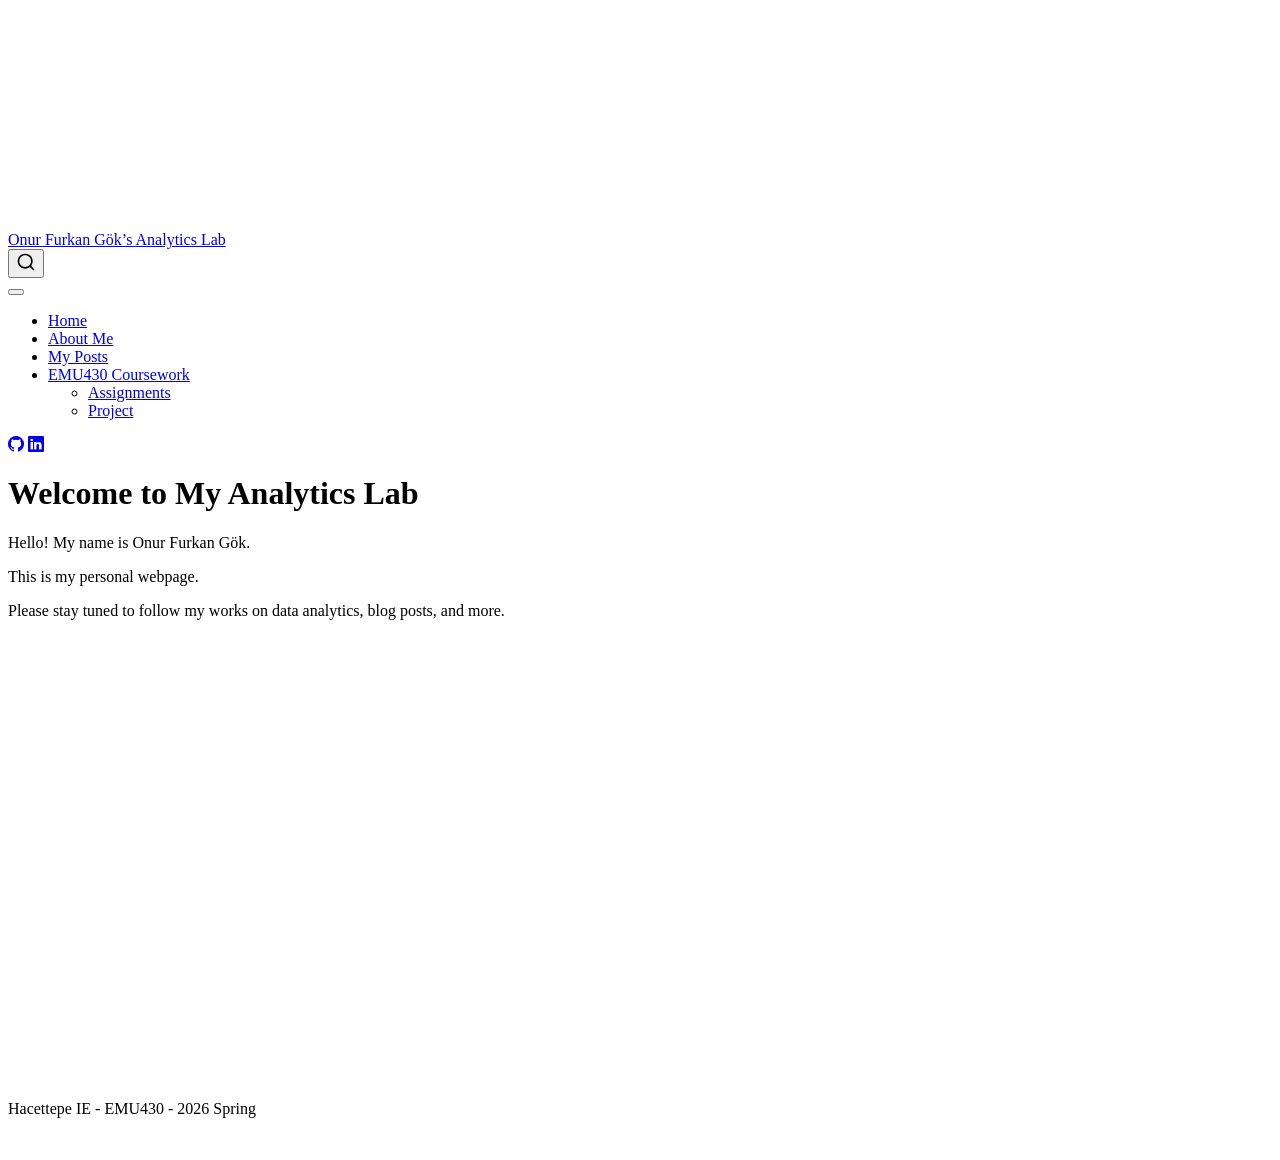
==== docs/index.html @ 7cb7731e "updated" ====
<!DOCTYPE html>
<html xmlns="http://www.w3.org/1999/xhtml" lang="en" xml:lang="en"><head>

<meta charset="utf-8">
<meta name="generator" content="quarto-1.9.30">

<meta name="viewport" content="width=device-width, initial-scale=1.0, user-scalable=yes">


<title>Welcome to My Analytics Lab – Onur Furkan Gök’s Analytics Lab</title>
<style>
/* Default styles provided by pandoc.
** See https://pandoc.org/MANUAL.html#variables-for-html for config info.
*/
code{white-space: pre-wrap;}
span.smallcaps{font-variant: small-caps;}
div.columns{display: flex; gap: min(4vw, 1.5em);}
div.column{flex: auto; overflow-x: auto;}
div.hanging-indent{margin-left: 1.5em; text-indent: -1.5em;}
ul.task-list{list-style: none;}
ul.task-list li input[type="checkbox"] {
  width: 0.8em;
  margin: 0 0.8em 0.2em -1em; /* quarto-specific, see https://github.com/quarto-dev/quarto-cli/issues/4556 */ 
  vertical-align: middle;
}
</style>


<script src="site_libs/quarto-nav/quarto-nav.js"></script>
<script src="site_libs/quarto-nav/headroom.min.js"></script>
<script src="site_libs/clipboard/clipboard.min.js"></script>
<script src="site_libs/quarto-search/autocomplete.umd.js"></script>
<script src="site_libs/quarto-search/fuse.min.js"></script>
<script src="site_libs/quarto-search/quarto-search.js"></script>
<meta name="quarto:offset" content="./">
<script src="site_libs/quarto-html/quarto.js" type="module"></script>
<script src="site_libs/quarto-html/tabsets/tabsets.js" type="module"></script>
<script src="site_libs/quarto-html/popper.min.js"></script>
<script src="site_libs/quarto-html/tippy.umd.min.js"></script>
<script src="site_libs/quarto-html/anchor.min.js"></script>
<link href="site_libs/quarto-html/tippy.css" rel="stylesheet">
<link href="site_libs/quarto-html/quarto-syntax-highlighting-b6a8276bf55561bdbc268162d41bd1f7.css" rel="stylesheet" class="quarto-color-scheme" id="quarto-text-highlighting-styles">
<link href="site_libs/quarto-html/quarto-syntax-highlighting-dark-a8da12e74b29c2e7b17644f84b91567b.css" rel="stylesheet" class="quarto-color-scheme quarto-color-alternate" id="quarto-text-highlighting-styles">
<link href="site_libs/quarto-html/quarto-syntax-highlighting-b6a8276bf55561bdbc268162d41bd1f7.css" rel="stylesheet" class="quarto-color-scheme-extra" id="quarto-text-highlighting-styles">
<script src="site_libs/bootstrap/bootstrap.min.js"></script>
<link href="site_libs/bootstrap/bootstrap-icons.css" rel="stylesheet">
<link href="site_libs/bootstrap/bootstrap-6598461ff1bf7084bf14536e9c45f7d7.min.css" rel="stylesheet" append-hash="true" class="quarto-color-scheme" id="quarto-bootstrap" data-mode="light">
<link href="site_libs/bootstrap/bootstrap-dark-7228469e8177cf19fa3481c50c5a92b0.min.css" rel="stylesheet" append-hash="true" class="quarto-color-scheme quarto-color-alternate" id="quarto-bootstrap" data-mode="dark">
<link href="site_libs/bootstrap/bootstrap-6598461ff1bf7084bf14536e9c45f7d7.min.css" rel="stylesheet" append-hash="true" class="quarto-color-scheme-extra" id="quarto-bootstrap" data-mode="light">
<script id="quarto-search-options" type="application/json">{
  "location": "navbar",
  "copy-button": false,
  "collapse-after": 3,
  "panel-placement": "end",
  "type": "overlay",
  "limit": 50,
  "keyboard-shortcut": [
    "f",
    "/",
    "s"
  ],
  "show-item-context": false,
  "language": {
    "search-no-results-text": "No results",
    "search-matching-documents-text": "matching documents",
    "search-copy-link-title": "Copy link to search",
    "search-hide-matches-text": "Hide additional matches",
    "search-more-match-text": "more match in this document",
    "search-more-matches-text": "more matches in this document",
    "search-clear-button-title": "Clear",
    "search-text-placeholder": "",
    "search-detached-cancel-button-title": "Cancel",
    "search-submit-button-title": "Submit",
    "search-label": "Search"
  }
}</script>


<link rel="stylesheet" href="styles.css">
</head>

<body class="docked nav-fixed quarto-light"><script id="quarto-html-before-body" type="application/javascript">
    const toggleBodyColorMode = (bsSheetEl) => {
      const mode = bsSheetEl.getAttribute("data-mode");
      const bodyEl = window.document.querySelector("body");
      if (mode === "dark") {
        bodyEl.classList.add("quarto-dark");
        bodyEl.classList.remove("quarto-light");
      } else {
        bodyEl.classList.add("quarto-light");
        bodyEl.classList.remove("quarto-dark");
      }
    }
    const toggleBodyColorPrimary = () => {
      const bsSheetEl = window.document.querySelector("link#quarto-bootstrap:not([rel=disabled-stylesheet])");
      if (bsSheetEl) {
        toggleBodyColorMode(bsSheetEl);
      }
    }
    const setColorSchemeToggle = (alternate) => {
      const toggles = window.document.querySelectorAll('.quarto-color-scheme-toggle');
      for (let i=0; i < toggles.length; i++) {
        const toggle = toggles[i];
        if (toggle) {
          if (alternate) {
            toggle.classList.add("alternate");
          } else {
            toggle.classList.remove("alternate");
          }
        }
      }
    };
    const toggleColorMode = (alternate) => {
      // Switch the stylesheets
      const primaryStylesheets = window.document.querySelectorAll('link.quarto-color-scheme:not(.quarto-color-alternate)');
      const alternateStylesheets = window.document.querySelectorAll('link.quarto-color-scheme.quarto-color-alternate');
      manageTransitions('#quarto-margin-sidebar .nav-link', false);
      if (alternate) {
        // note: dark is layered on light, we don't disable primary!
        enableStylesheet(alternateStylesheets);
        for (const sheetNode of alternateStylesheets) {
          if (sheetNode.id === "quarto-bootstrap") {
            toggleBodyColorMode(sheetNode);
          }
        }
      } else {
        disableStylesheet(alternateStylesheets);
        enableStylesheet(primaryStylesheets)
        toggleBodyColorPrimary();
      }
      manageTransitions('#quarto-margin-sidebar .nav-link', true);
      // Switch the toggles
      setColorSchemeToggle(alternate)
      // Hack to workaround the fact that safari doesn't
      // properly recolor the scrollbar when toggling (#1455)
      if (navigator.userAgent.indexOf('Safari') > 0 && navigator.userAgent.indexOf('Chrome') == -1) {
        manageTransitions("body", false);
        window.scrollTo(0, 1);
        setTimeout(() => {
          window.scrollTo(0, 0);
          manageTransitions("body", true);
        }, 40);
      }
    }
    const disableStylesheet = (stylesheets) => {
      for (let i=0; i < stylesheets.length; i++) {
        const stylesheet = stylesheets[i];
        stylesheet.rel = 'disabled-stylesheet';
      }
    }
    const enableStylesheet = (stylesheets) => {
      for (let i=0; i < stylesheets.length; i++) {
        const stylesheet = stylesheets[i];
        if(stylesheet.rel !== 'stylesheet') { // for Chrome, which will still FOUC without this check
          stylesheet.rel = 'stylesheet';
        }
      }
    }
    const manageTransitions = (selector, allowTransitions) => {
      const els = window.document.querySelectorAll(selector);
      for (let i=0; i < els.length; i++) {
        const el = els[i];
        if (allowTransitions) {
          el.classList.remove('notransition');
        } else {
          el.classList.add('notransition');
        }
      }
    }
    const isFileUrl = () => {
      return window.location.protocol === 'file:';
    }
    const hasAlternateSentinel = () => {
      let styleSentinel = getColorSchemeSentinel();
      if (styleSentinel !== null) {
        return styleSentinel === "alternate";
      } else {
        return false;
      }
    }
    const setStyleSentinel = (alternate) => {
      const value = alternate ? "alternate" : "default";
      if (!isFileUrl()) {
        window.localStorage.setItem("quarto-color-scheme", value);
      } else {
        localAlternateSentinel = value;
      }
    }
    const getColorSchemeSentinel = () => {
      if (!isFileUrl()) {
        const storageValue = window.localStorage.getItem("quarto-color-scheme");
        return storageValue != null ? storageValue : localAlternateSentinel;
      } else {
        return localAlternateSentinel;
      }
    }
    const toggleGiscusIfUsed = (isAlternate, darkModeDefault) => {
      const baseTheme = document.querySelector('#giscus-base-theme')?.value ?? 'light';
      const alternateTheme = document.querySelector('#giscus-alt-theme')?.value ?? 'dark';
      let newTheme = '';
      if(authorPrefersDark) {
        newTheme = isAlternate ? baseTheme : alternateTheme;
      } else {
        newTheme = isAlternate ? alternateTheme : baseTheme;
      }
      const changeGiscusTheme = () => {
        // From: https://github.com/giscus/giscus/issues/336
        const sendMessage = (message) => {
          const iframe = document.querySelector('iframe.giscus-frame');
          if (!iframe) return;
          iframe.contentWindow.postMessage({ giscus: message }, 'https://giscus.app');
        }
        sendMessage({
          setConfig: {
            theme: newTheme
          }
        });
      }
      const isGiscussLoaded = window.document.querySelector('iframe.giscus-frame') !== null;
      if (isGiscussLoaded) {
        changeGiscusTheme();
      }
    };
    const authorPrefersDark = false;
    const darkModeDefault = authorPrefersDark;
      document.querySelector('link#quarto-text-highlighting-styles.quarto-color-scheme-extra').rel = 'disabled-stylesheet';
      document.querySelector('link#quarto-bootstrap.quarto-color-scheme-extra').rel = 'disabled-stylesheet';
    let localAlternateSentinel = darkModeDefault ? 'alternate' : 'default';
    // Dark / light mode switch
    window.quartoToggleColorScheme = () => {
      // Read the current dark / light value
      let toAlternate = !hasAlternateSentinel();
      toggleColorMode(toAlternate);
      setStyleSentinel(toAlternate);
      toggleGiscusIfUsed(toAlternate, darkModeDefault);
      window.dispatchEvent(new Event('resize'));
    };
    // Switch to dark mode if need be
    if (hasAlternateSentinel()) {
      toggleColorMode(true);
    } else {
      toggleColorMode(false);
    }
  </script>

<div id="quarto-search-results"></div>
  <header id="quarto-header" class="headroom fixed-top">
    <nav class="navbar navbar-expand-lg " data-bs-theme="dark">
      <div class="navbar-container container-fluid">
      <div class="navbar-brand-container mx-auto">
    <a class="navbar-brand" href="./index.html">
    <span class="navbar-title">Onur Furkan Gök’s Analytics Lab</span>
    </a>
  </div>
            <div id="quarto-search" class="" title="Search"></div>
          <button class="navbar-toggler" type="button" data-bs-toggle="collapse" data-bs-target="#navbarCollapse" aria-controls="navbarCollapse" role="menu" aria-expanded="false" aria-label="Toggle navigation" onclick="if (window.quartoToggleHeadroom) { window.quartoToggleHeadroom(); }">
  <span class="navbar-toggler-icon"></span>
</button>
          <div class="collapse navbar-collapse" id="navbarCollapse">
            <ul class="navbar-nav navbar-nav-scroll me-auto">
  <li class="nav-item">
    <a class="nav-link active" href="./index.html" aria-current="page"> 
<span class="menu-text">Home</span></a>
  </li>  
  <li class="nav-item">
    <a class="nav-link" href="./about.html"> 
<span class="menu-text">About Me</span></a>
  </li>  
  <li class="nav-item">
    <a class="nav-link" href="./posts.html"> 
<span class="menu-text">My Posts</span></a>
  </li>  
  <li class="nav-item dropdown ">
    <a class="nav-link dropdown-toggle" href="#" id="nav-menu-emu430-coursework" role="link" data-bs-toggle="dropdown" aria-expanded="false">
 <span class="menu-text">EMU430 Coursework</span>
    </a>
    <ul class="dropdown-menu" aria-labelledby="nav-menu-emu430-coursework">    
        <li>
    <a class="dropdown-item" href="./assignments.html">
 <span class="dropdown-text">Assignments</span></a>
  </li>  
        <li>
    <a class="dropdown-item" href="./project.html">
 <span class="dropdown-text">Project</span></a>
  </li>  
    </ul>
  </li>
</ul>
          </div> <!-- /navcollapse -->
            <div class="quarto-navbar-tools tools-wide">
    <a href="https://github.com/onurfgg" title="" class="quarto-navigation-tool px-1" aria-label=""><i class="bi bi-github"></i></a>
    <a href="https://linkedin.com/in/onurfurkan" title="" class="quarto-navigation-tool px-1" aria-label=""><i class="bi bi-linkedin"></i></a>
  <a href="" class="quarto-color-scheme-toggle quarto-navigation-tool  px-1" onclick="window.quartoToggleColorScheme(); return false;" title="Toggle dark mode"><i class="bi"></i></a>
</div>
      </div> <!-- /container-fluid -->
    </nav>
</header>
<!-- content -->
<div id="quarto-content" class="quarto-container page-columns page-rows-contents page-layout-article page-navbar">
<!-- sidebar -->
  <nav id="quarto-sidebar" class="sidebar collapse collapse-horizontal quarto-sidebar-collapse-item sidebar-navigation docked overflow-auto">
    
</nav>
<div id="quarto-sidebar-glass" class="quarto-sidebar-collapse-item" data-bs-toggle="collapse" data-bs-target=".quarto-sidebar-collapse-item"></div>
<!-- margin-sidebar -->
    <div id="quarto-margin-sidebar" class="sidebar margin-sidebar zindex-bottom">
    </div>
<!-- main -->
<main class="content" id="quarto-document-content">


<header id="title-block-header" class="quarto-title-block default">
<div class="quarto-title">
<h1 class="title">Welcome to My Analytics Lab</h1>
</div>



<div class="quarto-title-meta">

    
  
    
  </div>
  


</header>


<p>Hello! My name is Onur Furkan Gök.</p>
<p>This is my personal webpage.</p>
<p>Please stay tuned to follow my works on data analytics, blog posts, and more.</p>



<a onclick="window.scrollTo(0, 0); return false;" role="button" id="quarto-back-to-top"><i class="bi bi-arrow-up"></i> Back to top</a></main> <!-- /main -->
<script id="quarto-html-after-body" type="application/javascript">
  window.document.addEventListener("DOMContentLoaded", function (event) {
    // Ensure there is a toggle, if there isn't float one in the top right
    if (window.document.querySelector('.quarto-color-scheme-toggle') === null) {
      const a = window.document.createElement('a');
      a.classList.add('top-right');
      a.classList.add('quarto-color-scheme-toggle');
      a.href = "";
      a.onclick = function() { try { window.quartoToggleColorScheme(); } catch {} return false; };
      const i = window.document.createElement("i");
      i.classList.add('bi');
      a.appendChild(i);
      window.document.body.appendChild(a);
    }
    setColorSchemeToggle(hasAlternateSentinel())
    const icon = "";
    const anchorJS = new window.AnchorJS();
    anchorJS.options = {
      placement: 'right',
      icon: icon
    };
    anchorJS.add('.anchored');
    const isCodeAnnotation = (el) => {
      for (const clz of el.classList) {
        if (clz.startsWith('code-annotation-')) {                     
          return true;
        }
      }
      return false;
    }
    const onCopySuccess = function(e) {
      // button target
      const button = e.trigger;
      // don't keep focus
      button.blur();
      // flash "checked"
      button.classList.add('code-copy-button-checked');
      var currentTitle = button.getAttribute("title");
      button.setAttribute("title", "Copied!");
      let tooltip;
      if (window.bootstrap) {
        button.setAttribute("data-bs-toggle", "tooltip");
        button.setAttribute("data-bs-placement", "left");
        button.setAttribute("data-bs-title", "Copied!");
        tooltip = new bootstrap.Tooltip(button, 
          { trigger: "manual", 
            customClass: "code-copy-button-tooltip",
            offset: [0, -8]});
        tooltip.show();    
      }
      setTimeout(function() {
        if (tooltip) {
          tooltip.hide();
          button.removeAttribute("data-bs-title");
          button.removeAttribute("data-bs-toggle");
          button.removeAttribute("data-bs-placement");
        }
        button.setAttribute("title", currentTitle);
        button.classList.remove('code-copy-button-checked');
      }, 1000);
      // clear code selection
      e.clearSelection();
    }
    const getTextToCopy = function(trigger) {
      const outerScaffold = trigger.parentElement.cloneNode(true);
      const codeEl = outerScaffold.querySelector('code');
      for (const childEl of codeEl.children) {
        if (isCodeAnnotation(childEl)) {
          childEl.remove();
        }
      }
      return codeEl.innerText;
    }
    const clipboard = new window.ClipboardJS('.code-copy-button:not([data-in-quarto-modal])', {
      text: getTextToCopy
    });
    clipboard.on('success', onCopySuccess);
    if (window.document.getElementById('quarto-embedded-source-code-modal')) {
      const clipboardModal = new window.ClipboardJS('.code-copy-button[data-in-quarto-modal]', {
        text: getTextToCopy,
        container: window.document.getElementById('quarto-embedded-source-code-modal')
      });
      clipboardModal.on('success', onCopySuccess);
    }
      var localhostRegex = new RegExp(/^(?:http|https):\/\/localhost\:?[0-9]*\//);
      var mailtoRegex = new RegExp(/^mailto:/);
        var filterRegex = new RegExp('/' + window.location.host + '/');
      var isInternal = (href) => {
          return filterRegex.test(href) || localhostRegex.test(href) || mailtoRegex.test(href);
      }
      // Inspect non-navigation links and adorn them if external
     var links = window.document.querySelectorAll('a[href]:not(.nav-link):not(.navbar-brand):not(.toc-action):not(.sidebar-link):not(.sidebar-item-toggle):not(.pagination-link):not(.no-external):not([aria-hidden]):not(.dropdown-item):not(.quarto-navigation-tool):not(.about-link)');
      for (var i=0; i<links.length; i++) {
        const link = links[i];
        if (!isInternal(link.href)) {
          // undo the damage that might have been done by quarto-nav.js in the case of
          // links that we want to consider external
          if (link.dataset.originalHref !== undefined) {
            link.href = link.dataset.originalHref;
          }
        }
      }
    function tippyHover(el, contentFn, onTriggerFn, onUntriggerFn) {
      const config = {
        allowHTML: true,
        maxWidth: 500,
        delay: 100,
        arrow: false,
        appendTo: function(el) {
            return el.parentElement;
        },
        interactive: true,
        interactiveBorder: 10,
        theme: 'quarto',
        placement: 'bottom-start',
      };
      if (contentFn) {
        config.content = contentFn;
      }
      if (onTriggerFn) {
        config.onTrigger = onTriggerFn;
      }
      if (onUntriggerFn) {
        config.onUntrigger = onUntriggerFn;
      }
      window.tippy(el, config); 
    }
    const noterefs = window.document.querySelectorAll('a[role="doc-noteref"]');
    for (var i=0; i<noterefs.length; i++) {
      const ref = noterefs[i];
      tippyHover(ref, function() {
        // use id or data attribute instead here
        let href = ref.getAttribute('data-footnote-href') || ref.getAttribute('href');
        try { href = new URL(href).hash; } catch {}
        const id = href.replace(/^#\/?/, "");
        const note = window.document.getElementById(id);
        if (note) {
          return note.innerHTML;
        } else {
          return "";
        }
      });
    }
    const xrefs = window.document.querySelectorAll('a.quarto-xref');
    const processXRef = (id, note) => {
      // Strip column container classes
      const stripColumnClz = (el) => {
        el.classList.remove("page-full", "page-columns");
        if (el.children) {
          for (const child of el.children) {
            stripColumnClz(child);
          }
        }
      }
      stripColumnClz(note)
      if (id === null || id.startsWith('sec-')) {
        // Special case sections, only their first couple elements
        const container = document.createElement("div");
        if (note.children && note.children.length > 2) {
          container.appendChild(note.children[0].cloneNode(true));
          for (let i = 1; i < note.children.length; i++) {
            const child = note.children[i];
            if (child.tagName === "P" && child.innerText === "") {
              continue;
            } else {
              container.appendChild(child.cloneNode(true));
              break;
            }
          }
          if (window.Quarto?.typesetMath) {
            window.Quarto.typesetMath(container);
          }
          return container.innerHTML
        } else {
          if (window.Quarto?.typesetMath) {
            window.Quarto.typesetMath(note);
          }
          return note.innerHTML;
        }
      } else {
        // Remove any anchor links if they are present
        const anchorLink = note.querySelector('a.anchorjs-link');
        if (anchorLink) {
          anchorLink.remove();
        }
        if (window.Quarto?.typesetMath) {
          window.Quarto.typesetMath(note);
        }
        if (note.classList.contains("callout")) {
          return note.outerHTML;
        } else {
          return note.innerHTML;
        }
      }
    }
    for (var i=0; i<xrefs.length; i++) {
      const xref = xrefs[i];
      tippyHover(xref, undefined, function(instance) {
        instance.disable();
        let url = xref.getAttribute('href');
        let hash = undefined; 
        if (url.startsWith('#')) {
          hash = url;
        } else {
          try { hash = new URL(url).hash; } catch {}
        }
        if (hash) {
          const id = hash.replace(/^#\/?/, "");
          const note = window.document.getElementById(id);
          if (note !== null) {
            try {
              const html = processXRef(id, note.cloneNode(true));
              instance.setContent(html);
            } finally {
              instance.enable();
              instance.show();
            }
          } else {
            // See if we can fetch this
            fetch(url.split('#')[0])
            .then(res => res.text())
            .then(html => {
              const parser = new DOMParser();
              const htmlDoc = parser.parseFromString(html, "text/html");
              const note = htmlDoc.getElementById(id);
              if (note !== null) {
                const html = processXRef(id, note);
                instance.setContent(html);
              } 
            }).finally(() => {
              instance.enable();
              instance.show();
            });
          }
        } else {
          // See if we can fetch a full url (with no hash to target)
          // This is a special case and we should probably do some content thinning / targeting
          fetch(url)
          .then(res => res.text())
          .then(html => {
            const parser = new DOMParser();
            const htmlDoc = parser.parseFromString(html, "text/html");
            const note = htmlDoc.querySelector('main.content');
            if (note !== null) {
              // This should only happen for chapter cross references
              // (since there is no id in the URL)
              // remove the first header
              if (note.children.length > 0 && note.children[0].tagName === "HEADER") {
                note.children[0].remove();
              }
              const html = processXRef(null, note);
              instance.setContent(html);
            } 
          }).finally(() => {
            instance.enable();
            instance.show();
          });
        }
      }, function(instance) {
      });
    }
        let selectedAnnoteEl;
        const selectorForAnnotation = ( cell, annotation) => {
          let cellAttr = 'data-code-cell="' + cell + '"';
          let lineAttr = 'data-code-annotation="' +  annotation + '"';
          const selector = 'span[' + cellAttr + '][' + lineAttr + ']';
          return selector;
        }
        const selectCodeLines = (annoteEl) => {
          const doc = window.document;
          const targetCell = annoteEl.getAttribute("data-target-cell");
          const targetAnnotation = annoteEl.getAttribute("data-target-annotation");
          const annoteSpan = window.document.querySelector(selectorForAnnotation(targetCell, targetAnnotation));
          const lines = annoteSpan.getAttribute("data-code-lines").split(",");
          const lineIds = lines.map((line) => {
            return targetCell + "-" + line;
          })
          let top = null;
          let height = null;
          let parent = null;
          if (lineIds.length > 0) {
              //compute the position of the single el (top and bottom and make a div)
              const el = window.document.getElementById(lineIds[0]);
              top = el.offsetTop;
              height = el.offsetHeight;
              parent = el.parentElement.parentElement;
            if (lineIds.length > 1) {
              const lastEl = window.document.getElementById(lineIds[lineIds.length - 1]);
              const bottom = lastEl.offsetTop + lastEl.offsetHeight;
              height = bottom - top;
            }
            if (top !== null && height !== null && parent !== null) {
              // cook up a div (if necessary) and position it 
              let div = window.document.getElementById("code-annotation-line-highlight");
              if (div === null) {
                div = window.document.createElement("div");
                div.setAttribute("id", "code-annotation-line-highlight");
                div.style.position = 'absolute';
                parent.appendChild(div);
              }
              div.style.top = top - 2 + "px";
              div.style.height = height + 4 + "px";
              div.style.left = 0;
              let gutterDiv = window.document.getElementById("code-annotation-line-highlight-gutter");
              if (gutterDiv === null) {
                gutterDiv = window.document.createElement("div");
                gutterDiv.setAttribute("id", "code-annotation-line-highlight-gutter");
                gutterDiv.style.position = 'absolute';
                const codeCell = window.document.getElementById(targetCell);
                const gutter = codeCell.querySelector('.code-annotation-gutter');
                gutter.appendChild(gutterDiv);
              }
              gutterDiv.style.top = top - 2 + "px";
              gutterDiv.style.height = height + 4 + "px";
            }
            selectedAnnoteEl = annoteEl;
          }
        };
        const unselectCodeLines = () => {
          const elementsIds = ["code-annotation-line-highlight", "code-annotation-line-highlight-gutter"];
          elementsIds.forEach((elId) => {
            const div = window.document.getElementById(elId);
            if (div) {
              div.remove();
            }
          });
          selectedAnnoteEl = undefined;
        };
          // Handle positioning of the toggle
      window.addEventListener(
        "resize",
        throttle(() => {
          elRect = undefined;
          if (selectedAnnoteEl) {
            selectCodeLines(selectedAnnoteEl);
          }
        }, 10)
      );
      function throttle(fn, ms) {
      let throttle = false;
      let timer;
        return (...args) => {
          if(!throttle) { // first call gets through
              fn.apply(this, args);
              throttle = true;
          } else { // all the others get throttled
              if(timer) clearTimeout(timer); // cancel #2
              timer = setTimeout(() => {
                fn.apply(this, args);
                timer = throttle = false;
              }, ms);
          }
        };
      }
        // Attach click handler to the DT
        const annoteDls = window.document.querySelectorAll('dt[data-target-cell]');
        for (const annoteDlNode of annoteDls) {
          annoteDlNode.addEventListener('click', (event) => {
            const clickedEl = event.target;
            if (clickedEl !== selectedAnnoteEl) {
              unselectCodeLines();
              const activeEl = window.document.querySelector('dt[data-target-cell].code-annotation-active');
              if (activeEl) {
                activeEl.classList.remove('code-annotation-active');
              }
              selectCodeLines(clickedEl);
              clickedEl.classList.add('code-annotation-active');
            } else {
              // Unselect the line
              unselectCodeLines();
              clickedEl.classList.remove('code-annotation-active');
            }
          });
        }
    const findCites = (el) => {
      const parentEl = el.parentElement;
      if (parentEl) {
        const cites = parentEl.dataset.cites;
        if (cites) {
          return {
            el,
            cites: cites.split(' ')
          };
        } else {
          return findCites(el.parentElement)
        }
      } else {
        return undefined;
      }
    };
    var bibliorefs = window.document.querySelectorAll('a[role="doc-biblioref"]');
    for (var i=0; i<bibliorefs.length; i++) {
      const ref = bibliorefs[i];
      const citeInfo = findCites(ref);
      if (citeInfo) {
        tippyHover(citeInfo.el, function() {
          var popup = window.document.createElement('div');
          citeInfo.cites.forEach(function(cite) {
            var citeDiv = window.document.createElement('div');
            citeDiv.classList.add('hanging-indent');
            citeDiv.classList.add('csl-entry');
            var biblioDiv = window.document.getElementById('ref-' + cite);
            if (biblioDiv) {
              citeDiv.innerHTML = biblioDiv.innerHTML;
            }
            popup.appendChild(citeDiv);
          });
          return popup.innerHTML;
        });
      }
    }
  });
  </script>
</div> <!-- /content -->
<footer class="footer">
  <div class="nav-footer">
    <div class="nav-footer-left">
      &nbsp;
    </div>   
    <div class="nav-footer-center">
<p>Hacettepe IE - EMU430 - 2026 Spring</p>
</div>
    <div class="nav-footer-right">
      &nbsp;
    </div>
  </div>
</footer>




</body></html>
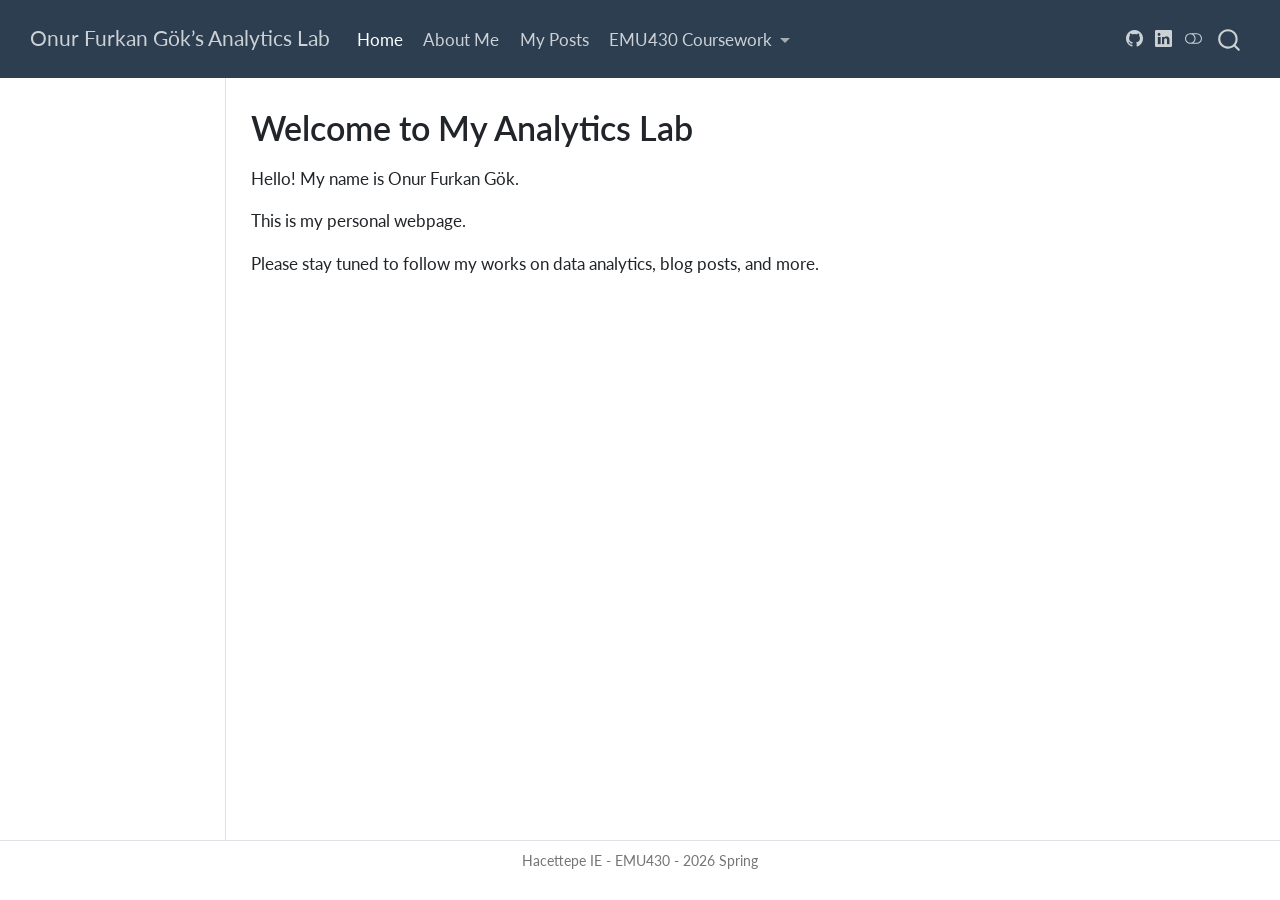
==== commit e6a382fd: "update" ====
--- a/docs/index.html
+++ b/docs/index.html
@@ -39,14 +39,14 @@
 <script src="site_libs/quarto-html/tippy.umd.min.js"></script>
 <script src="site_libs/quarto-html/anchor.min.js"></script>
 <link href="site_libs/quarto-html/tippy.css" rel="stylesheet">
-<link href="site_libs/quarto-html/quarto-syntax-highlighting-b6a8276bf55561bdbc268162d41bd1f7.css" rel="stylesheet" class="quarto-color-scheme" id="quarto-text-highlighting-styles">
-<link href="site_libs/quarto-html/quarto-syntax-highlighting-dark-a8da12e74b29c2e7b17644f84b91567b.css" rel="stylesheet" class="quarto-color-scheme quarto-color-alternate" id="quarto-text-highlighting-styles">
-<link href="site_libs/quarto-html/quarto-syntax-highlighting-b6a8276bf55561bdbc268162d41bd1f7.css" rel="stylesheet" class="quarto-color-scheme-extra" id="quarto-text-highlighting-styles">
+<link href="site_libs/quarto-html/quarto-syntax-highlighting-2a56c2e5fe977afb9d78352d3ace6853.css" rel="stylesheet" class="quarto-color-scheme" id="quarto-text-highlighting-styles">
+<link href="site_libs/quarto-html/quarto-syntax-highlighting-dark-2a56c2e5fe977afb9d78352d3ace6853.css" rel="stylesheet" class="quarto-color-scheme quarto-color-alternate" id="quarto-text-highlighting-styles">
+<link href="site_libs/quarto-html/quarto-syntax-highlighting-2a56c2e5fe977afb9d78352d3ace6853.css" rel="stylesheet" class="quarto-color-scheme-extra" id="quarto-text-highlighting-styles">
 <script src="site_libs/bootstrap/bootstrap.min.js"></script>
 <link href="site_libs/bootstrap/bootstrap-icons.css" rel="stylesheet">
-<link href="site_libs/bootstrap/bootstrap-6598461ff1bf7084bf14536e9c45f7d7.min.css" rel="stylesheet" append-hash="true" class="quarto-color-scheme" id="quarto-bootstrap" data-mode="light">
-<link href="site_libs/bootstrap/bootstrap-dark-7228469e8177cf19fa3481c50c5a92b0.min.css" rel="stylesheet" append-hash="true" class="quarto-color-scheme quarto-color-alternate" id="quarto-bootstrap" data-mode="dark">
-<link href="site_libs/bootstrap/bootstrap-6598461ff1bf7084bf14536e9c45f7d7.min.css" rel="stylesheet" append-hash="true" class="quarto-color-scheme-extra" id="quarto-bootstrap" data-mode="light">
+<link href="site_libs/bootstrap/bootstrap-f55c8b2f4a26d99caac7cbf350c728b6.min.css" rel="stylesheet" append-hash="true" class="quarto-color-scheme" id="quarto-bootstrap" data-mode="light">
+<link href="site_libs/bootstrap/bootstrap-dark-5eaafebd8f7559b188aa50f420872f57.min.css" rel="stylesheet" append-hash="true" class="quarto-color-scheme quarto-color-alternate" id="quarto-bootstrap" data-mode="dark">
+<link href="site_libs/bootstrap/bootstrap-f55c8b2f4a26d99caac7cbf350c728b6.min.css" rel="stylesheet" append-hash="true" class="quarto-color-scheme-extra" id="quarto-bootstrap" data-mode="light">
 <script id="quarto-search-options" type="application/json">{
   "location": "navbar",
   "copy-button": false,
--- a/docs/site_libs/quarto-html/quarto-syntax-highlighting-2a56c2e5fe977afb9d78352d3ace6853.css
+++ b/docs/site_libs/quarto-html/quarto-syntax-highlighting-2a56c2e5fe977afb9d78352d3ace6853.css
@@ -0,0 +1,211 @@
+/* quarto syntax highlight colors */
+:root {
+  --quarto-hl-al-color: #ff5555;
+  --quarto-hl-an-color: #ff79c6;
+  --quarto-hl-at-color: #ff79c6;
+  --quarto-hl-bn-color: #bd93f9;
+  --quarto-hl-bu-color: #8be9fd;
+  --quarto-hl-ch-color: #f1fa8c;
+  --quarto-hl-co-color: #6272a4;
+  --quarto-hl-cv-color: #8be9fd;
+  --quarto-hl-cn-color: #bd93f9;
+  --quarto-hl-cf-color: #ff79c6;
+  --quarto-hl-dt-color: #8be9fd;
+  --quarto-hl-dv-color: #bd93f9;
+  --quarto-hl-do-color: #ffb86c;
+  --quarto-hl-er-color: #ff5555;
+  --quarto-hl-ex-color: #8be9fd;
+  --quarto-hl-fl-color: #bd93f9;
+  --quarto-hl-fu-color: #50fa7b;
+  --quarto-hl-im-color: #ff79c6;
+  --quarto-hl-in-color: #f1fa8c;
+  --quarto-hl-kw-color: #ff79c6;
+  --quarto-hl-op-color: #f8f8f2;
+  --quarto-hl-pp-color: #ff79c6;
+  --quarto-hl-re-color: #8be9fd;
+  --quarto-hl-sc-color: #ff79c6;
+  --quarto-hl-ss-color: #f1fa8c;
+  --quarto-hl-st-color: #f1fa8c;
+  --quarto-hl-va-color: #8be9fd;
+  --quarto-hl-vs-color: #f1fa8c;
+  --quarto-hl-wa-color: #ff5555;
+}
+
+/* other quarto variables */
+:root {
+  --quarto-font-monospace: SFMono-Regular, Menlo, Monaco, Consolas, "Liberation Mono", "Courier New", monospace;
+}
+
+/* syntax highlight based on Pandoc's rules */
+pre > code.sourceCode > span {
+  color: #f8f8f2;
+}
+
+code.sourceCode > span {
+  color: #f8f8f2;
+}
+
+div.sourceCode,
+div.sourceCode pre.sourceCode {
+  color: #f8f8f2;
+}
+
+/* Normal */
+code span {
+  color: #f8f8f2;
+}
+
+/* Alert */
+code span.al {
+  font-weight: bold;
+  color: #ff5555;
+}
+
+/* Annotation */
+code span.an {
+  color: #ff79c6;
+}
+
+/* Attribute */
+code span.at {
+  color: #ff79c6;
+}
+
+/* BaseN */
+code span.bn {
+  color: #bd93f9;
+}
+
+/* BuiltIn */
+code span.bu {
+  color: #8be9fd;
+}
+
+/* ControlFlow */
+code span.cf {
+  color: #ff79c6;
+}
+
+/* Char */
+code span.ch {
+  color: #f1fa8c;
+}
+
+/* Constant */
+code span.cn {
+  font-weight: bold;
+  color: #bd93f9;
+}
+
+/* Comment */
+code span.co {
+  color: #6272a4;
+}
+
+/* CommentVar */
+code span.cv {
+  color: #8be9fd;
+}
+
+/* Documentation */
+code span.do {
+  color: #ffb86c;
+}
+
+/* DataType */
+code span.dt {
+  font-style: italic;
+  color: #8be9fd;
+}
+
+/* DecVal */
+code span.dv {
+  color: #bd93f9;
+}
+
+/* Error */
+code span.er {
+  color: #ff5555;
+  text-decoration: underline;
+}
+
+/* Extension */
+code span.ex {
+  color: #8be9fd;
+}
+
+/* Float */
+code span.fl {
+  color: #bd93f9;
+}
+
+/* Function */
+code span.fu {
+  color: #50fa7b;
+}
+
+/* Import */
+code span.im {
+  color: #ff79c6;
+}
+
+/* Information */
+code span.in {
+  color: #f1fa8c;
+}
+
+/* Keyword */
+code span.kw {
+  color: #ff79c6;
+}
+
+/* Operator */
+code span.op {
+  color: #f8f8f2;
+}
+
+/* Preprocessor */
+code span.pp {
+  color: #ff79c6;
+}
+
+/* RegionMarker */
+code span.re {
+  color: #8be9fd;
+}
+
+/* SpecialChar */
+code span.sc {
+  color: #ff79c6;
+}
+
+/* SpecialString */
+code span.ss {
+  color: #f1fa8c;
+}
+
+/* String */
+code span.st {
+  color: #f1fa8c;
+}
+
+/* Variable */
+code span.va {
+  color: #8be9fd;
+}
+
+/* VerbatimString */
+code span.vs {
+  color: #f1fa8c;
+}
+
+/* Warning */
+code span.wa {
+  color: #ff5555;
+}
+
+.prevent-inlining {
+  content: "</";
+}
+
+/*# sourceMappingURL=c8317ad90f7f00b2a7f8146f79c15a15.css.map */
--- a/docs/site_libs/quarto-html/quarto-syntax-highlighting-dark-2a56c2e5fe977afb9d78352d3ace6853.css
+++ b/docs/site_libs/quarto-html/quarto-syntax-highlighting-dark-2a56c2e5fe977afb9d78352d3ace6853.css
@@ -0,0 +1,211 @@
+/* quarto syntax highlight colors */
+:root {
+  --quarto-hl-al-color: #ff5555;
+  --quarto-hl-an-color: #ff79c6;
+  --quarto-hl-at-color: #ff79c6;
+  --quarto-hl-bn-color: #bd93f9;
+  --quarto-hl-bu-color: #8be9fd;
+  --quarto-hl-ch-color: #f1fa8c;
+  --quarto-hl-co-color: #6272a4;
+  --quarto-hl-cv-color: #8be9fd;
+  --quarto-hl-cn-color: #bd93f9;
+  --quarto-hl-cf-color: #ff79c6;
+  --quarto-hl-dt-color: #8be9fd;
+  --quarto-hl-dv-color: #bd93f9;
+  --quarto-hl-do-color: #ffb86c;
+  --quarto-hl-er-color: #ff5555;
+  --quarto-hl-ex-color: #8be9fd;
+  --quarto-hl-fl-color: #bd93f9;
+  --quarto-hl-fu-color: #50fa7b;
+  --quarto-hl-im-color: #ff79c6;
+  --quarto-hl-in-color: #f1fa8c;
+  --quarto-hl-kw-color: #ff79c6;
+  --quarto-hl-op-color: #f8f8f2;
+  --quarto-hl-pp-color: #ff79c6;
+  --quarto-hl-re-color: #8be9fd;
+  --quarto-hl-sc-color: #ff79c6;
+  --quarto-hl-ss-color: #f1fa8c;
+  --quarto-hl-st-color: #f1fa8c;
+  --quarto-hl-va-color: #8be9fd;
+  --quarto-hl-vs-color: #f1fa8c;
+  --quarto-hl-wa-color: #ff5555;
+}
+
+/* other quarto variables */
+:root {
+  --quarto-font-monospace: SFMono-Regular, Menlo, Monaco, Consolas, "Liberation Mono", "Courier New", monospace;
+}
+
+/* syntax highlight based on Pandoc's rules */
+pre > code.sourceCode > span {
+  color: #f8f8f2;
+}
+
+code.sourceCode > span {
+  color: #f8f8f2;
+}
+
+div.sourceCode,
+div.sourceCode pre.sourceCode {
+  color: #f8f8f2;
+}
+
+/* Normal */
+code span {
+  color: #f8f8f2;
+}
+
+/* Alert */
+code span.al {
+  font-weight: bold;
+  color: #ff5555;
+}
+
+/* Annotation */
+code span.an {
+  color: #ff79c6;
+}
+
+/* Attribute */
+code span.at {
+  color: #ff79c6;
+}
+
+/* BaseN */
+code span.bn {
+  color: #bd93f9;
+}
+
+/* BuiltIn */
+code span.bu {
+  color: #8be9fd;
+}
+
+/* ControlFlow */
+code span.cf {
+  color: #ff79c6;
+}
+
+/* Char */
+code span.ch {
+  color: #f1fa8c;
+}
+
+/* Constant */
+code span.cn {
+  font-weight: bold;
+  color: #bd93f9;
+}
+
+/* Comment */
+code span.co {
+  color: #6272a4;
+}
+
+/* CommentVar */
+code span.cv {
+  color: #8be9fd;
+}
+
+/* Documentation */
+code span.do {
+  color: #ffb86c;
+}
+
+/* DataType */
+code span.dt {
+  font-style: italic;
+  color: #8be9fd;
+}
+
+/* DecVal */
+code span.dv {
+  color: #bd93f9;
+}
+
+/* Error */
+code span.er {
+  color: #ff5555;
+  text-decoration: underline;
+}
+
+/* Extension */
+code span.ex {
+  color: #8be9fd;
+}
+
+/* Float */
+code span.fl {
+  color: #bd93f9;
+}
+
+/* Function */
+code span.fu {
+  color: #50fa7b;
+}
+
+/* Import */
+code span.im {
+  color: #ff79c6;
+}
+
+/* Information */
+code span.in {
+  color: #f1fa8c;
+}
+
+/* Keyword */
+code span.kw {
+  color: #ff79c6;
+}
+
+/* Operator */
+code span.op {
+  color: #f8f8f2;
+}
+
+/* Preprocessor */
+code span.pp {
+  color: #ff79c6;
+}
+
+/* RegionMarker */
+code span.re {
+  color: #8be9fd;
+}
+
+/* SpecialChar */
+code span.sc {
+  color: #ff79c6;
+}
+
+/* SpecialString */
+code span.ss {
+  color: #f1fa8c;
+}
+
+/* String */
+code span.st {
+  color: #f1fa8c;
+}
+
+/* Variable */
+code span.va {
+  color: #8be9fd;
+}
+
+/* VerbatimString */
+code span.vs {
+  color: #f1fa8c;
+}
+
+/* Warning */
+code span.wa {
+  color: #ff5555;
+}
+
+.prevent-inlining {
+  content: "</";
+}
+
+/*# sourceMappingURL=c8317ad90f7f00b2a7f8146f79c15a15.css.map */
--- a/docs/site_libs/quarto-html/quarto-syntax-highlighting-2a56c2e5fe977afb9d78352d3ace6853.css
+++ b/docs/site_libs/quarto-html/quarto-syntax-highlighting-2a56c2e5fe977afb9d78352d3ace6853.css
@@ -0,0 +1,211 @@
+/* quarto syntax highlight colors */
+:root {
+  --quarto-hl-al-color: #ff5555;
+  --quarto-hl-an-color: #ff79c6;
+  --quarto-hl-at-color: #ff79c6;
+  --quarto-hl-bn-color: #bd93f9;
+  --quarto-hl-bu-color: #8be9fd;
+  --quarto-hl-ch-color: #f1fa8c;
+  --quarto-hl-co-color: #6272a4;
+  --quarto-hl-cv-color: #8be9fd;
+  --quarto-hl-cn-color: #bd93f9;
+  --quarto-hl-cf-color: #ff79c6;
+  --quarto-hl-dt-color: #8be9fd;
+  --quarto-hl-dv-color: #bd93f9;
+  --quarto-hl-do-color: #ffb86c;
+  --quarto-hl-er-color: #ff5555;
+  --quarto-hl-ex-color: #8be9fd;
+  --quarto-hl-fl-color: #bd93f9;
+  --quarto-hl-fu-color: #50fa7b;
+  --quarto-hl-im-color: #ff79c6;
+  --quarto-hl-in-color: #f1fa8c;
+  --quarto-hl-kw-color: #ff79c6;
+  --quarto-hl-op-color: #f8f8f2;
+  --quarto-hl-pp-color: #ff79c6;
+  --quarto-hl-re-color: #8be9fd;
+  --quarto-hl-sc-color: #ff79c6;
+  --quarto-hl-ss-color: #f1fa8c;
+  --quarto-hl-st-color: #f1fa8c;
+  --quarto-hl-va-color: #8be9fd;
+  --quarto-hl-vs-color: #f1fa8c;
+  --quarto-hl-wa-color: #ff5555;
+}
+
+/* other quarto variables */
+:root {
+  --quarto-font-monospace: SFMono-Regular, Menlo, Monaco, Consolas, "Liberation Mono", "Courier New", monospace;
+}
+
+/* syntax highlight based on Pandoc's rules */
+pre > code.sourceCode > span {
+  color: #f8f8f2;
+}
+
+code.sourceCode > span {
+  color: #f8f8f2;
+}
+
+div.sourceCode,
+div.sourceCode pre.sourceCode {
+  color: #f8f8f2;
+}
+
+/* Normal */
+code span {
+  color: #f8f8f2;
+}
+
+/* Alert */
+code span.al {
+  font-weight: bold;
+  color: #ff5555;
+}
+
+/* Annotation */
+code span.an {
+  color: #ff79c6;
+}
+
+/* Attribute */
+code span.at {
+  color: #ff79c6;
+}
+
+/* BaseN */
+code span.bn {
+  color: #bd93f9;
+}
+
+/* BuiltIn */
+code span.bu {
+  color: #8be9fd;
+}
+
+/* ControlFlow */
+code span.cf {
+  color: #ff79c6;
+}
+
+/* Char */
+code span.ch {
+  color: #f1fa8c;
+}
+
+/* Constant */
+code span.cn {
+  font-weight: bold;
+  color: #bd93f9;
+}
+
+/* Comment */
+code span.co {
+  color: #6272a4;
+}
+
+/* CommentVar */
+code span.cv {
+  color: #8be9fd;
+}
+
+/* Documentation */
+code span.do {
+  color: #ffb86c;
+}
+
+/* DataType */
+code span.dt {
+  font-style: italic;
+  color: #8be9fd;
+}
+
+/* DecVal */
+code span.dv {
+  color: #bd93f9;
+}
+
+/* Error */
+code span.er {
+  color: #ff5555;
+  text-decoration: underline;
+}
+
+/* Extension */
+code span.ex {
+  color: #8be9fd;
+}
+
+/* Float */
+code span.fl {
+  color: #bd93f9;
+}
+
+/* Function */
+code span.fu {
+  color: #50fa7b;
+}
+
+/* Import */
+code span.im {
+  color: #ff79c6;
+}
+
+/* Information */
+code span.in {
+  color: #f1fa8c;
+}
+
+/* Keyword */
+code span.kw {
+  color: #ff79c6;
+}
+
+/* Operator */
+code span.op {
+  color: #f8f8f2;
+}
+
+/* Preprocessor */
+code span.pp {
+  color: #ff79c6;
+}
+
+/* RegionMarker */
+code span.re {
+  color: #8be9fd;
+}
+
+/* SpecialChar */
+code span.sc {
+  color: #ff79c6;
+}
+
+/* SpecialString */
+code span.ss {
+  color: #f1fa8c;
+}
+
+/* String */
+code span.st {
+  color: #f1fa8c;
+}
+
+/* Variable */
+code span.va {
+  color: #8be9fd;
+}
+
+/* VerbatimString */
+code span.vs {
+  color: #f1fa8c;
+}
+
+/* Warning */
+code span.wa {
+  color: #ff5555;
+}
+
+.prevent-inlining {
+  content: "</";
+}
+
+/*# sourceMappingURL=c8317ad90f7f00b2a7f8146f79c15a15.css.map */
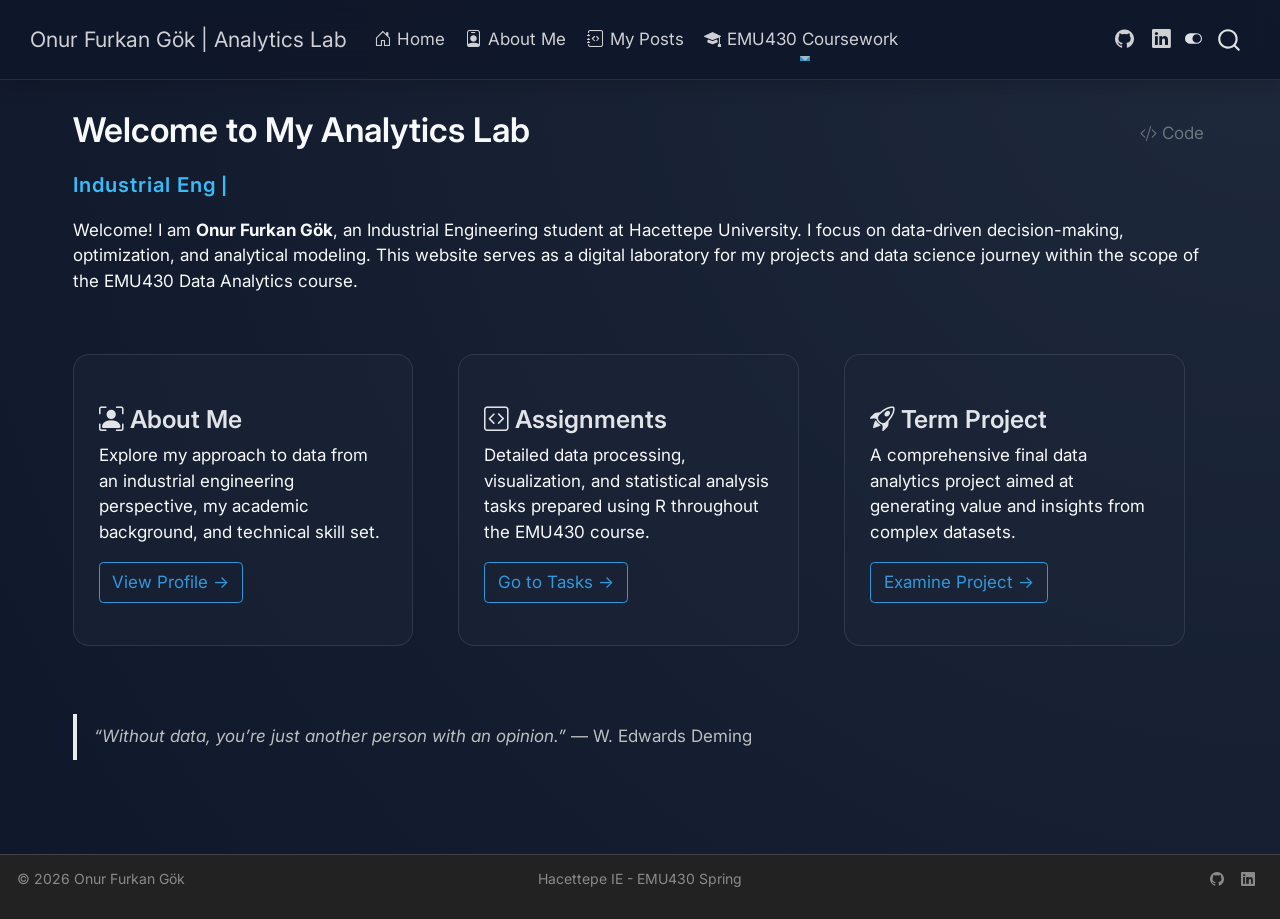
==== commit e16a2f60: "updated" ====
--- a/docs/index.html
+++ b/docs/index.html
@@ -7,7 +7,7 @@
 <meta name="viewport" content="width=device-width, initial-scale=1.0, user-scalable=yes">
 
 
-<title>Welcome to My Analytics Lab – Onur Furkan Gök’s Analytics Lab</title>
+<title>Welcome to My Analytics Lab – Onur Furkan Gök | Analytics Lab</title>
 <style>
 /* Default styles provided by pandoc.
 ** See https://pandoc.org/MANUAL.html#variables-for-html for config info.
@@ -23,11 +23,45 @@
   margin: 0 0.8em 0.2em -1em; /* quarto-specific, see https://github.com/quarto-dev/quarto-cli/issues/4556 */ 
   vertical-align: middle;
 }
+/* CSS for syntax highlighting */
+html { -webkit-text-size-adjust: 100%; }
+pre > code.sourceCode { white-space: pre; position: relative; }
+pre > code.sourceCode > span { display: inline-block; line-height: 1.25; }
+pre > code.sourceCode > span:empty { height: 1.2em; }
+.sourceCode { overflow: visible; }
+code.sourceCode > span { color: inherit; text-decoration: inherit; }
+div.sourceCode { margin: 1em 0; }
+pre.sourceCode { margin: 0; }
+@media screen {
+div.sourceCode { overflow: auto; }
+}
+@media print {
+pre > code.sourceCode { white-space: pre-wrap; }
+pre > code.sourceCode > span { text-indent: -5em; padding-left: 5em; }
+}
+pre.numberSource code
+  { counter-reset: source-line 0; }
+pre.numberSource code > span
+  { position: relative; left: -4em; counter-increment: source-line; }
+pre.numberSource code > span > a:first-child::before
+  { content: counter(source-line);
+    position: relative; left: -1em; text-align: right; vertical-align: baseline;
+    border: none; display: inline-block;
+    -webkit-touch-callout: none; -webkit-user-select: none;
+    -khtml-user-select: none; -moz-user-select: none;
+    -ms-user-select: none; user-select: none;
+    padding: 0 4px; width: 4em;
+  }
+pre.numberSource { margin-left: 3em;  padding-left: 4px; }
+div.sourceCode
+  {   }
+@media screen {
+pre > code.sourceCode > span > a:first-child::before { text-decoration: underline; }
+}
 </style>
 
 
 <script src="site_libs/quarto-nav/quarto-nav.js"></script>
-<script src="site_libs/quarto-nav/headroom.min.js"></script>
 <script src="site_libs/clipboard/clipboard.min.js"></script>
 <script src="site_libs/quarto-search/autocomplete.umd.js"></script>
 <script src="site_libs/quarto-search/fuse.min.js"></script>
@@ -39,14 +73,12 @@
 <script src="site_libs/quarto-html/tippy.umd.min.js"></script>
 <script src="site_libs/quarto-html/anchor.min.js"></script>
 <link href="site_libs/quarto-html/tippy.css" rel="stylesheet">
-<link href="site_libs/quarto-html/quarto-syntax-highlighting-2a56c2e5fe977afb9d78352d3ace6853.css" rel="stylesheet" class="quarto-color-scheme" id="quarto-text-highlighting-styles">
-<link href="site_libs/quarto-html/quarto-syntax-highlighting-dark-2a56c2e5fe977afb9d78352d3ace6853.css" rel="stylesheet" class="quarto-color-scheme quarto-color-alternate" id="quarto-text-highlighting-styles">
-<link href="site_libs/quarto-html/quarto-syntax-highlighting-2a56c2e5fe977afb9d78352d3ace6853.css" rel="stylesheet" class="quarto-color-scheme-extra" id="quarto-text-highlighting-styles">
+<link href="site_libs/quarto-html/quarto-syntax-highlighting-083bfd5fa9d95a45d09912eeaaf0d392.css" rel="stylesheet" class="quarto-color-scheme" id="quarto-text-highlighting-styles">
+<link href="site_libs/quarto-html/quarto-syntax-highlighting-dark-9a30648d86ea4b6fb04039952871ec80.css" rel="stylesheet" class="quarto-color-scheme quarto-color-alternate" id="quarto-text-highlighting-styles">
 <script src="site_libs/bootstrap/bootstrap.min.js"></script>
 <link href="site_libs/bootstrap/bootstrap-icons.css" rel="stylesheet">
-<link href="site_libs/bootstrap/bootstrap-f55c8b2f4a26d99caac7cbf350c728b6.min.css" rel="stylesheet" append-hash="true" class="quarto-color-scheme" id="quarto-bootstrap" data-mode="light">
-<link href="site_libs/bootstrap/bootstrap-dark-5eaafebd8f7559b188aa50f420872f57.min.css" rel="stylesheet" append-hash="true" class="quarto-color-scheme quarto-color-alternate" id="quarto-bootstrap" data-mode="dark">
-<link href="site_libs/bootstrap/bootstrap-f55c8b2f4a26d99caac7cbf350c728b6.min.css" rel="stylesheet" append-hash="true" class="quarto-color-scheme-extra" id="quarto-bootstrap" data-mode="light">
+<link href="site_libs/bootstrap/bootstrap-4d0d68afa10c49ea5afb9292a5500405.min.css" rel="stylesheet" append-hash="true" class="quarto-color-scheme" id="quarto-bootstrap" data-mode="light">
+<link href="site_libs/bootstrap/bootstrap-dark-1895d283f497d7c88e100d5fd451df91.min.css" rel="stylesheet" append-hash="true" class="quarto-color-scheme quarto-color-alternate" id="quarto-bootstrap" data-mode="dark">
 <script id="quarto-search-options" type="application/json">{
   "location": "navbar",
   "copy-button": false,
@@ -74,12 +106,13 @@
     "search-label": "Search"
   }
 }</script>
+<style>html{ scroll-behavior: smooth; }</style>
 
 
 <link rel="stylesheet" href="styles.css">
 </head>
 
-<body class="docked nav-fixed quarto-light"><script id="quarto-html-before-body" type="application/javascript">
+<body class="nav-fixed quarto-dark"><script id="quarto-html-before-body" type="application/javascript">
     const toggleBodyColorMode = (bsSheetEl) => {
       const mode = bsSheetEl.getAttribute("data-mode");
       const bodyEl = window.document.querySelector("body");
@@ -221,10 +254,8 @@
         changeGiscusTheme();
       }
     };
-    const authorPrefersDark = false;
+    const authorPrefersDark = true;
     const darkModeDefault = authorPrefersDark;
-      document.querySelector('link#quarto-text-highlighting-styles.quarto-color-scheme-extra').rel = 'disabled-stylesheet';
-      document.querySelector('link#quarto-bootstrap.quarto-color-scheme-extra').rel = 'disabled-stylesheet';
     let localAlternateSentinel = darkModeDefault ? 'alternate' : 'default';
     // Dark / light mode switch
     window.quartoToggleColorScheme = () => {
@@ -249,7 +280,7 @@
       <div class="navbar-container container-fluid">
       <div class="navbar-brand-container mx-auto">
     <a class="navbar-brand" href="./index.html">
-    <span class="navbar-title">Onur Furkan Gök’s Analytics Lab</span>
+    <span class="navbar-title">Onur Furkan Gök | Analytics Lab</span>
     </a>
   </div>
             <div id="quarto-search" class="" title="Search"></div>
@@ -259,64 +290,78 @@
           <div class="collapse navbar-collapse" id="navbarCollapse">
             <ul class="navbar-nav navbar-nav-scroll me-auto">
   <li class="nav-item">
-    <a class="nav-link active" href="./index.html" aria-current="page"> 
+    <a class="nav-link active" href="./index.html" aria-current="page"> <i class="bi bi-house-door" role="img">
+</i> 
 <span class="menu-text">Home</span></a>
   </li>  
   <li class="nav-item">
-    <a class="nav-link" href="./about.html"> 
+    <a class="nav-link" href="./about.html"> <i class="bi bi-person-badge" role="img">
+</i> 
 <span class="menu-text">About Me</span></a>
   </li>  
   <li class="nav-item">
-    <a class="nav-link" href="./posts.html"> 
+    <a class="nav-link" href="./posts.html"> <i class="bi bi-journal-code" role="img">
+</i> 
 <span class="menu-text">My Posts</span></a>
   </li>  
   <li class="nav-item dropdown ">
     <a class="nav-link dropdown-toggle" href="#" id="nav-menu-emu430-coursework" role="link" data-bs-toggle="dropdown" aria-expanded="false">
+      <i class="bi bi-mortarboard-fill" role="img">
+</i> 
  <span class="menu-text">EMU430 Coursework</span>
     </a>
     <ul class="dropdown-menu" aria-labelledby="nav-menu-emu430-coursework">    
         <li>
-    <a class="dropdown-item" href="./assignments.html">
+    <a class="dropdown-item" href="./assignments.html"><i class="bi bi-file-earmark-code" role="img">
+</i> 
  <span class="dropdown-text">Assignments</span></a>
   </li>  
         <li>
-    <a class="dropdown-item" href="./project.html">
+    <a class="dropdown-item" href="./project.html"><i class="bi bi-diagram-3" role="img">
+</i> 
  <span class="dropdown-text">Project</span></a>
   </li>  
     </ul>
   </li>
 </ul>
+            <ul class="navbar-nav navbar-nav-scroll ms-auto">
+  <li class="nav-item compact">
+    <a class="nav-link" href="https://github.com/onurfgg"> <i class="bi bi-github" role="img" aria-label="GitHub">
+</i> 
+<span class="menu-text"></span></a>
+  </li>  
+  <li class="nav-item compact">
+    <a class="nav-link" href="https://linkedin.com/in/onurfurkan"> <i class="bi bi-linkedin" role="img" aria-label="LinkedIn">
+</i> 
+<span class="menu-text"></span></a>
+  </li>  
+</ul>
           </div> <!-- /navcollapse -->
-            <div class="quarto-navbar-tools tools-wide">
-    <a href="https://github.com/onurfgg" title="" class="quarto-navigation-tool px-1" aria-label=""><i class="bi bi-github"></i></a>
-    <a href="https://linkedin.com/in/onurfurkan" title="" class="quarto-navigation-tool px-1" aria-label=""><i class="bi bi-linkedin"></i></a>
+            <div class="quarto-navbar-tools">
   <a href="" class="quarto-color-scheme-toggle quarto-navigation-tool  px-1" onclick="window.quartoToggleColorScheme(); return false;" title="Toggle dark mode"><i class="bi"></i></a>
 </div>
       </div> <!-- /container-fluid -->
     </nav>
 </header>
 <!-- content -->
-<div id="quarto-content" class="quarto-container page-columns page-rows-contents page-layout-article page-navbar">
+<div id="quarto-content" class="quarto-container page-columns page-rows-contents page-layout-full page-navbar">
 <!-- sidebar -->
-  <nav id="quarto-sidebar" class="sidebar collapse collapse-horizontal quarto-sidebar-collapse-item sidebar-navigation docked overflow-auto">
-    
-</nav>
-<div id="quarto-sidebar-glass" class="quarto-sidebar-collapse-item" data-bs-toggle="collapse" data-bs-target=".quarto-sidebar-collapse-item"></div>
 <!-- margin-sidebar -->
     <div id="quarto-margin-sidebar" class="sidebar margin-sidebar zindex-bottom">
+        
     </div>
 <!-- main -->
-<main class="content" id="quarto-document-content">
+<main class="content column-page" id="quarto-document-content">
 
 
 <header id="title-block-header" class="quarto-title-block default">
 <div class="quarto-title">
-<h1 class="title">Welcome to My Analytics Lab</h1>
+<div class="quarto-title-block"><div><h1 class="title">Welcome to My Analytics Lab</h1><button type="button" class="btn code-tools-button" id="quarto-code-tools-source"><i class="bi"></i> Code</button></div></div>
 </div>
 
 
 
-<div class="quarto-title-meta">
+<div class="quarto-title-meta column-page">
 
     
   
@@ -328,10 +373,72 @@
 </header>
 
 
-<p>Hello! My name is Onur Furkan Gök.</p>
-<p>This is my personal webpage.</p>
-<p>Please stay tuned to follow my works on data analytics, blog posts, and more.</p>
-
+<div style="min-height: 30px; margin-bottom: 15px;">
+<p><span id="typewriter-text" style="font-size: 1.2rem; color: #38bdf8; font-weight: 600; letter-spacing: 1px;"></span> <span style="animation: blink 1s infinite; color: #38bdf8; font-weight: bold;">|</span></p>
+</div>
+<style>
+@keyframes blink { 50% { opacity: 0; } }
+</style>
+<script>
+  document.addEventListener("DOMContentLoaded", function() {
+    const text = "Industrial Engineer • Data Analyst • OR Enthusiast";
+    let i = 0;
+    function typeWriter() {
+      if (i < text.length) {
+        document.getElementById("typewriter-text").innerHTML += text.charAt(i);
+        i++;
+        setTimeout(typeWriter, 60);
+      }
+    }
+    setTimeout(typeWriter, 500); // Sayfa açıldıktan yarım saniye sonra başlar
+  });
+</script>
+<p>Welcome! I am <strong>Onur Furkan Gök</strong>, an Industrial Engineering student at Hacettepe University. I focus on data-driven decision-making, optimization, and analytical modeling. This website serves as a digital laboratory for my projects and data science journey within the scope of the EMU430 Data Analytics course.</p>
+<p><br></p>
+<div class="columns">
+<div class="column" style="width:30%;">
+<div class="glass-card">
+<h3 class="anchored">
+<i class="bi bi-person-bounding-box"></i> About Me
+</h3>
+<p>
+Explore my approach to data from an industrial engineering perspective, my academic background, and technical skill set.
+</p>
+<p><a href="./about.html" class="btn btn-outline-info">View Profile →</a></p>
+</div>
+</div><div class="column" style="width:4%;">
+
+</div><div class="column" style="width:30%;">
+<div class="glass-card">
+<h3 class="anchored">
+<i class="bi bi-code-square"></i> Assignments
+</h3>
+<p>
+Detailed data processing, visualization, and statistical analysis tasks prepared using R throughout the EMU430 course.
+</p>
+<p><a href="./assignments.html" class="btn btn-outline-info">Go to Tasks →</a></p>
+</div>
+</div><div class="column" style="width:4%;">
+
+</div><div class="column" style="width:30%;">
+<div class="glass-card">
+<h3 class="anchored">
+<i class="bi bi-rocket-takeoff"></i> Term Project
+</h3>
+<p>
+A comprehensive final data analytics project aimed at generating value and insights from complex datasets.
+</p>
+<p><a href="./project.html" class="btn btn-outline-info">Examine Project →</a></p>
+</div>
+</div>
+</div>
+<p><br><br></p>
+<blockquote class="blockquote">
+<p><em>“Without data, you’re just another person with an opinion.”</em> — W. Edwards Deming</p>
+</blockquote>
+
+
+<!-- -->
 
 
 <a onclick="window.scrollTo(0, 0); return false;" role="button" id="quarto-back-to-top"><i class="bi bi-arrow-up"></i> Back to top</a></main> <!-- /main -->
@@ -418,6 +525,57 @@
         container: window.document.getElementById('quarto-embedded-source-code-modal')
       });
       clipboardModal.on('success', onCopySuccess);
+    }
+    const viewSource = window.document.getElementById('quarto-view-source') ||
+                       window.document.getElementById('quarto-code-tools-source');
+    if (viewSource) {
+      const sourceUrl = viewSource.getAttribute("data-quarto-source-url");
+      viewSource.addEventListener("click", function(e) {
+        if (sourceUrl) {
+          // rstudio viewer pane
+          if (/\bcapabilities=\b/.test(window.location)) {
+            window.open(sourceUrl);
+          } else {
+            window.location.href = sourceUrl;
+          }
+        } else {
+          const modal = new bootstrap.Modal(document.getElementById('quarto-embedded-source-code-modal'));
+          modal.show();
+        }
+        return false;
+      });
+    }
+    function toggleCodeHandler(show) {
+      return function(e) {
+        const detailsSrc = window.document.querySelectorAll(".cell > details > .sourceCode");
+        for (let i=0; i<detailsSrc.length; i++) {
+          const details = detailsSrc[i].parentElement;
+          if (show) {
+            details.open = true;
+          } else {
+            details.removeAttribute("open");
+          }
+        }
+        const cellCodeDivs = window.document.querySelectorAll(".cell > .sourceCode");
+        const fromCls = show ? "hidden" : "unhidden";
+        const toCls = show ? "unhidden" : "hidden";
+        for (let i=0; i<cellCodeDivs.length; i++) {
+          const codeDiv = cellCodeDivs[i];
+          if (codeDiv.classList.contains(fromCls)) {
+            codeDiv.classList.remove(fromCls);
+            codeDiv.classList.add(toCls);
+          } 
+        }
+        return false;
+      }
+    }
+    const hideAllCode = window.document.getElementById("quarto-hide-all-code");
+    if (hideAllCode) {
+      hideAllCode.addEventListener("click", toggleCodeHandler(false));
+    }
+    const showAllCode = window.document.getElementById("quarto-show-all-code");
+    if (showAllCode) {
+      showAllCode.addEventListener("click", toggleCodeHandler(true));
     }
       var localhostRegex = new RegExp(/^(?:http|https):\/\/localhost\:?[0-9]*\//);
       var mailtoRegex = new RegExp(/^mailto:/);
@@ -747,18 +905,103 @@
       }
     }
   });
-  </script>
+  </script><div class="modal fade" id="quarto-embedded-source-code-modal" tabindex="-1" aria-labelledby="quarto-embedded-source-code-modal-label" aria-hidden="true"><div class="modal-dialog modal-dialog-scrollable"><div class="modal-content"><div class="modal-header"><h5 class="modal-title" id="quarto-embedded-source-code-modal-label">Source Code</h5><button class="btn-close" data-bs-dismiss="modal"></button></div><div class="modal-body"><div class="">
+<div class="code-copy-outer-scaffold"><div class="sourceCode" id="cb1" data-shortcodes="false"><pre class="sourceCode markdown code-with-copy"><code class="sourceCode markdown"><span id="cb1-1"><a href="#cb1-1" aria-hidden="true" tabindex="-1"></a><span class="co">---</span></span>
+<span id="cb1-2"><a href="#cb1-2" aria-hidden="true" tabindex="-1"></a><span class="an">title:</span><span class="co"> "Welcome to My Analytics Lab"</span></span>
+<span id="cb1-3"><a href="#cb1-3" aria-hidden="true" tabindex="-1"></a><span class="an">sidebar:</span><span class="co"> false</span></span>
+<span id="cb1-4"><a href="#cb1-4" aria-hidden="true" tabindex="-1"></a><span class="an">page-layout:</span><span class="co"> full</span></span>
+<span id="cb1-5"><a href="#cb1-5" aria-hidden="true" tabindex="-1"></a><span class="co">---</span></span>
+<span id="cb1-6"><a href="#cb1-6" aria-hidden="true" tabindex="-1"></a></span>
+<span id="cb1-7"><a href="#cb1-7" aria-hidden="true" tabindex="-1"></a><span class="dt">&lt;</span><span class="kw">div</span><span class="ot"> style</span><span class="op">=</span><span class="st">"min-height: 30px; margin-bottom: 15px;"</span><span class="dt">&gt;</span></span>
+<span id="cb1-8"><a href="#cb1-8" aria-hidden="true" tabindex="-1"></a>  <span class="dt">&lt;</span><span class="kw">span</span><span class="ot"> id</span><span class="op">=</span><span class="st">"typewriter-text"</span><span class="ot"> style</span><span class="op">=</span><span class="st">"font-size: 1.2rem; color: #38bdf8; font-weight: 600; letter-spacing: 1px;"</span><span class="dt">&gt;&lt;/</span><span class="kw">span</span><span class="dt">&gt;</span></span>
+<span id="cb1-9"><a href="#cb1-9" aria-hidden="true" tabindex="-1"></a>  <span class="dt">&lt;</span><span class="kw">span</span><span class="ot"> style</span><span class="op">=</span><span class="st">"animation: blink 1s infinite; color: #38bdf8; font-weight: bold;"</span><span class="dt">&gt;</span>|<span class="dt">&lt;/</span><span class="kw">span</span><span class="dt">&gt;</span></span>
+<span id="cb1-10"><a href="#cb1-10" aria-hidden="true" tabindex="-1"></a><span class="dt">&lt;/</span><span class="kw">div</span><span class="dt">&gt;</span></span>
+<span id="cb1-11"><a href="#cb1-11" aria-hidden="true" tabindex="-1"></a></span>
+<span id="cb1-12"><a href="#cb1-12" aria-hidden="true" tabindex="-1"></a><span class="dt">&lt;</span><span class="kw">style</span><span class="dt">&gt;</span></span>
+<span id="cb1-13"><a href="#cb1-13" aria-hidden="true" tabindex="-1"></a><span class="im">@keyframes</span> blink { <span class="dv">50%</span> { <span class="kw">opacity</span><span class="ch">:</span> <span class="dv">0</span><span class="op">;</span> } }</span>
+<span id="cb1-14"><a href="#cb1-14" aria-hidden="true" tabindex="-1"></a><span class="dt">&lt;/</span><span class="kw">style</span><span class="dt">&gt;</span></span>
+<span id="cb1-15"><a href="#cb1-15" aria-hidden="true" tabindex="-1"></a></span>
+<span id="cb1-16"><a href="#cb1-16" aria-hidden="true" tabindex="-1"></a><span class="dt">&lt;</span><span class="kw">script</span><span class="dt">&gt;</span></span>
+<span id="cb1-17"><a href="#cb1-17" aria-hidden="true" tabindex="-1"></a>  <span class="bu">document</span><span class="op">.</span><span class="fu">addEventListener</span>(<span class="st">"DOMContentLoaded"</span><span class="op">,</span> <span class="kw">function</span>() {</span>
+<span id="cb1-18"><a href="#cb1-18" aria-hidden="true" tabindex="-1"></a>    <span class="kw">const</span> text <span class="op">=</span> <span class="st">"Industrial Engineer • Data Analyst • OR Enthusiast"</span><span class="op">;</span></span>
+<span id="cb1-19"><a href="#cb1-19" aria-hidden="true" tabindex="-1"></a>    <span class="kw">let</span> i <span class="op">=</span> <span class="dv">0</span><span class="op">;</span></span>
+<span id="cb1-20"><a href="#cb1-20" aria-hidden="true" tabindex="-1"></a>    <span class="kw">function</span> <span class="fu">typeWriter</span>() {</span>
+<span id="cb1-21"><a href="#cb1-21" aria-hidden="true" tabindex="-1"></a>      <span class="cf">if</span> (i <span class="op">&lt;</span> text<span class="op">.</span><span class="at">length</span>) {</span>
+<span id="cb1-22"><a href="#cb1-22" aria-hidden="true" tabindex="-1"></a>        <span class="bu">document</span><span class="op">.</span><span class="fu">getElementById</span>(<span class="st">"typewriter-text"</span>)<span class="op">.</span><span class="at">innerHTML</span> <span class="op">+=</span> text<span class="op">.</span><span class="fu">charAt</span>(i)<span class="op">;</span></span>
+<span id="cb1-23"><a href="#cb1-23" aria-hidden="true" tabindex="-1"></a>        i<span class="op">++;</span></span>
+<span id="cb1-24"><a href="#cb1-24" aria-hidden="true" tabindex="-1"></a>        <span class="pp">setTimeout</span>(typeWriter<span class="op">,</span> <span class="dv">60</span>)<span class="op">;</span></span>
+<span id="cb1-25"><a href="#cb1-25" aria-hidden="true" tabindex="-1"></a>      }</span>
+<span id="cb1-26"><a href="#cb1-26" aria-hidden="true" tabindex="-1"></a>    }</span>
+<span id="cb1-27"><a href="#cb1-27" aria-hidden="true" tabindex="-1"></a>    <span class="pp">setTimeout</span>(typeWriter<span class="op">,</span> <span class="dv">500</span>)<span class="op">;</span> <span class="co">// Sayfa açıldıktan yarım saniye sonra başlar</span></span>
+<span id="cb1-28"><a href="#cb1-28" aria-hidden="true" tabindex="-1"></a>  })<span class="op">;</span></span>
+<span id="cb1-29"><a href="#cb1-29" aria-hidden="true" tabindex="-1"></a><span class="dt">&lt;/</span><span class="kw">script</span><span class="dt">&gt;</span></span>
+<span id="cb1-30"><a href="#cb1-30" aria-hidden="true" tabindex="-1"></a></span>
+<span id="cb1-31"><a href="#cb1-31" aria-hidden="true" tabindex="-1"></a>Welcome! I am **Onur Furkan Gök**, an Industrial Engineering student at Hacettepe University. I focus on data-driven decision-making, optimization, and analytical modeling. This website serves as a digital laboratory for my projects and data science journey within the scope of the EMU430 Data Analytics course.</span>
+<span id="cb1-32"><a href="#cb1-32" aria-hidden="true" tabindex="-1"></a></span>
+<span id="cb1-33"><a href="#cb1-33" aria-hidden="true" tabindex="-1"></a><span class="dt">&lt;</span><span class="kw">br</span><span class="dt">&gt;</span></span>
+<span id="cb1-34"><a href="#cb1-34" aria-hidden="true" tabindex="-1"></a></span>
+<span id="cb1-35"><a href="#cb1-35" aria-hidden="true" tabindex="-1"></a>:::: {.columns}</span>
+<span id="cb1-36"><a href="#cb1-36" aria-hidden="true" tabindex="-1"></a></span>
+<span id="cb1-37"><a href="#cb1-37" aria-hidden="true" tabindex="-1"></a>::: {.column width="30%"}</span>
+<span id="cb1-38"><a href="#cb1-38" aria-hidden="true" tabindex="-1"></a><span class="dt">&lt;</span><span class="kw">div</span><span class="ot"> class</span><span class="op">=</span><span class="st">"glass-card"</span><span class="dt">&gt;</span></span>
+<span id="cb1-39"><a href="#cb1-39" aria-hidden="true" tabindex="-1"></a>  <span class="dt">&lt;</span><span class="kw">h3</span><span class="dt">&gt;&lt;</span><span class="kw">i</span><span class="ot"> class</span><span class="op">=</span><span class="st">"bi bi-person-bounding-box"</span><span class="dt">&gt;&lt;/</span><span class="kw">i</span><span class="dt">&gt;</span> About Me<span class="dt">&lt;/</span><span class="kw">h3</span><span class="dt">&gt;</span></span>
+<span id="cb1-40"><a href="#cb1-40" aria-hidden="true" tabindex="-1"></a>  <span class="dt">&lt;</span><span class="kw">p</span><span class="dt">&gt;</span>Explore my approach to data from an industrial engineering perspective, my academic background, and technical skill set.<span class="dt">&lt;/</span><span class="kw">p</span><span class="dt">&gt;</span></span>
+<span id="cb1-41"><a href="#cb1-41" aria-hidden="true" tabindex="-1"></a>  <span class="dt">&lt;</span><span class="kw">a</span><span class="ot"> href</span><span class="op">=</span><span class="st">"about.qmd"</span><span class="ot"> class</span><span class="op">=</span><span class="st">"btn btn-outline-info"</span><span class="dt">&gt;</span>View Profile <span class="dv">&amp;rarr;</span><span class="dt">&lt;/</span><span class="kw">a</span><span class="dt">&gt;</span></span>
+<span id="cb1-42"><a href="#cb1-42" aria-hidden="true" tabindex="-1"></a><span class="dt">&lt;/</span><span class="kw">div</span><span class="dt">&gt;</span></span>
+<span id="cb1-43"><a href="#cb1-43" aria-hidden="true" tabindex="-1"></a>:::</span>
+<span id="cb1-44"><a href="#cb1-44" aria-hidden="true" tabindex="-1"></a></span>
+<span id="cb1-45"><a href="#cb1-45" aria-hidden="true" tabindex="-1"></a>::: {.column width="4%"}</span>
+<span id="cb1-46"><a href="#cb1-46" aria-hidden="true" tabindex="-1"></a>:::</span>
+<span id="cb1-47"><a href="#cb1-47" aria-hidden="true" tabindex="-1"></a></span>
+<span id="cb1-48"><a href="#cb1-48" aria-hidden="true" tabindex="-1"></a>::: {.column width="30%"}</span>
+<span id="cb1-49"><a href="#cb1-49" aria-hidden="true" tabindex="-1"></a><span class="dt">&lt;</span><span class="kw">div</span><span class="ot"> class</span><span class="op">=</span><span class="st">"glass-card"</span><span class="dt">&gt;</span></span>
+<span id="cb1-50"><a href="#cb1-50" aria-hidden="true" tabindex="-1"></a>  <span class="dt">&lt;</span><span class="kw">h3</span><span class="dt">&gt;&lt;</span><span class="kw">i</span><span class="ot"> class</span><span class="op">=</span><span class="st">"bi bi-code-square"</span><span class="dt">&gt;&lt;/</span><span class="kw">i</span><span class="dt">&gt;</span> Assignments<span class="dt">&lt;/</span><span class="kw">h3</span><span class="dt">&gt;</span></span>
+<span id="cb1-51"><a href="#cb1-51" aria-hidden="true" tabindex="-1"></a>  <span class="dt">&lt;</span><span class="kw">p</span><span class="dt">&gt;</span>Detailed data processing, visualization, and statistical analysis tasks prepared using R throughout the EMU430 course.<span class="dt">&lt;/</span><span class="kw">p</span><span class="dt">&gt;</span></span>
+<span id="cb1-52"><a href="#cb1-52" aria-hidden="true" tabindex="-1"></a>  <span class="dt">&lt;</span><span class="kw">a</span><span class="ot"> href</span><span class="op">=</span><span class="st">"assignments.qmd"</span><span class="ot"> class</span><span class="op">=</span><span class="st">"btn btn-outline-info"</span><span class="dt">&gt;</span>Go to Tasks <span class="dv">&amp;rarr;</span><span class="dt">&lt;/</span><span class="kw">a</span><span class="dt">&gt;</span></span>
+<span id="cb1-53"><a href="#cb1-53" aria-hidden="true" tabindex="-1"></a><span class="dt">&lt;/</span><span class="kw">div</span><span class="dt">&gt;</span></span>
+<span id="cb1-54"><a href="#cb1-54" aria-hidden="true" tabindex="-1"></a>:::</span>
+<span id="cb1-55"><a href="#cb1-55" aria-hidden="true" tabindex="-1"></a></span>
+<span id="cb1-56"><a href="#cb1-56" aria-hidden="true" tabindex="-1"></a>::: {.column width="4%"}</span>
+<span id="cb1-57"><a href="#cb1-57" aria-hidden="true" tabindex="-1"></a>:::</span>
+<span id="cb1-58"><a href="#cb1-58" aria-hidden="true" tabindex="-1"></a></span>
+<span id="cb1-59"><a href="#cb1-59" aria-hidden="true" tabindex="-1"></a>::: {.column width="30%"}</span>
+<span id="cb1-60"><a href="#cb1-60" aria-hidden="true" tabindex="-1"></a><span class="dt">&lt;</span><span class="kw">div</span><span class="ot"> class</span><span class="op">=</span><span class="st">"glass-card"</span><span class="dt">&gt;</span></span>
+<span id="cb1-61"><a href="#cb1-61" aria-hidden="true" tabindex="-1"></a>  <span class="dt">&lt;</span><span class="kw">h3</span><span class="dt">&gt;&lt;</span><span class="kw">i</span><span class="ot"> class</span><span class="op">=</span><span class="st">"bi bi-rocket-takeoff"</span><span class="dt">&gt;&lt;/</span><span class="kw">i</span><span class="dt">&gt;</span> Term Project<span class="dt">&lt;/</span><span class="kw">h3</span><span class="dt">&gt;</span></span>
+<span id="cb1-62"><a href="#cb1-62" aria-hidden="true" tabindex="-1"></a>  <span class="dt">&lt;</span><span class="kw">p</span><span class="dt">&gt;</span>A comprehensive final data analytics project aimed at generating value and insights from complex datasets.<span class="dt">&lt;/</span><span class="kw">p</span><span class="dt">&gt;</span></span>
+<span id="cb1-63"><a href="#cb1-63" aria-hidden="true" tabindex="-1"></a>  <span class="dt">&lt;</span><span class="kw">a</span><span class="ot"> href</span><span class="op">=</span><span class="st">"project.qmd"</span><span class="ot"> class</span><span class="op">=</span><span class="st">"btn btn-outline-info"</span><span class="dt">&gt;</span>Examine Project <span class="dv">&amp;rarr;</span><span class="dt">&lt;/</span><span class="kw">a</span><span class="dt">&gt;</span></span>
+<span id="cb1-64"><a href="#cb1-64" aria-hidden="true" tabindex="-1"></a><span class="dt">&lt;/</span><span class="kw">div</span><span class="dt">&gt;</span></span>
+<span id="cb1-65"><a href="#cb1-65" aria-hidden="true" tabindex="-1"></a>:::</span>
+<span id="cb1-66"><a href="#cb1-66" aria-hidden="true" tabindex="-1"></a></span>
+<span id="cb1-67"><a href="#cb1-67" aria-hidden="true" tabindex="-1"></a>::::</span>
+<span id="cb1-68"><a href="#cb1-68" aria-hidden="true" tabindex="-1"></a></span>
+<span id="cb1-69"><a href="#cb1-69" aria-hidden="true" tabindex="-1"></a><span class="dt">&lt;</span><span class="kw">br</span><span class="dt">&gt;&lt;</span><span class="kw">br</span><span class="dt">&gt;</span></span>
+<span id="cb1-70"><a href="#cb1-70" aria-hidden="true" tabindex="-1"></a></span>
+<span id="cb1-71"><a href="#cb1-71" aria-hidden="true" tabindex="-1"></a><span class="at">&gt; *"Without data, you're just another person with an opinion."* — W. Edwards Deming</span></span></code></pre></div><button title="Copy to Clipboard" class="code-copy-button" data-in-quarto-modal=""><i class="bi"></i></button></div>
+</div></div></div></div></div>
 </div> <!-- /content -->
 <footer class="footer">
   <div class="nav-footer">
     <div class="nav-footer-left">
-      &nbsp;
-    </div>   
+<p>© 2026 Onur Furkan Gök</p>
+</div>   
     <div class="nav-footer-center">
-<p>Hacettepe IE - EMU430 - 2026 Spring</p>
+<p>Hacettepe IE - EMU430 Spring</p>
 </div>
     <div class="nav-footer-right">
-      &nbsp;
+      <ul class="footer-items list-unstyled">
+    <li class="nav-item compact">
+    <a class="nav-link" href="https://github.com/onurfgg">
+      <i class="bi bi-github" role="img">
+</i> 
+    </a>
+  </li>  
+    <li class="nav-item compact">
+    <a class="nav-link" href="https://linkedin.com/in/onurfurkan">
+      <i class="bi bi-linkedin" role="img">
+</i> 
+    </a>
+  </li>  
+</ul>
     </div>
   </div>
 </footer>
@@ -766,4 +1009,5 @@
 
 
 
+<script src="site_libs/quarto-html/zenscroll-min.js"></script>
 </body></html>
--- a/docs/site_libs/quarto-html/quarto-syntax-highlighting-083bfd5fa9d95a45d09912eeaaf0d392.css
+++ b/docs/site_libs/quarto-html/quarto-syntax-highlighting-083bfd5fa9d95a45d09912eeaaf0d392.css
@@ -0,0 +1,214 @@
+/* quarto syntax highlight colors */
+:root {
+  --quarto-hl-al-color: #95da4c;
+  --quarto-hl-an-color: #50a14f;
+  --quarto-hl-at-color: #a626a4;
+  --quarto-hl-bn-color: #986801;
+  --quarto-hl-bu-color: #a626a4;
+  --quarto-hl-ch-color: #50a14f;
+  --quarto-hl-co-color: #a0a1a7;
+  --quarto-hl-cv-color: #e45649;
+  --quarto-hl-cn-color: #986801;
+  --quarto-hl-cf-color: #a626a4;
+  --quarto-hl-dt-color: #a626a4;
+  --quarto-hl-dv-color: #986801;
+  --quarto-hl-do-color: #e45649;
+  --quarto-hl-er-color: #f44747;
+  --quarto-hl-ex-color: #4078f2;
+  --quarto-hl-fl-color: #986801;
+  --quarto-hl-fu-color: #4078f2;
+  --quarto-hl-im-color: #50a14f;
+  --quarto-hl-in-color: #c45b00;
+  --quarto-hl-kw-color: #a626a4;
+  --quarto-hl-op-color: #a626a4;
+  --quarto-hl-pp-color: #a626a4;
+  --quarto-hl-re-color: #2980b9;
+  --quarto-hl-sc-color: #0184bc;
+  --quarto-hl-ss-color: #da4453;
+  --quarto-hl-st-color: #50a14f;
+  --quarto-hl-va-color: #e45649;
+  --quarto-hl-vs-color: #da4453;
+  --quarto-hl-wa-color: #da4453;
+}
+
+/* other quarto variables */
+:root {
+  --quarto-font-monospace: SFMono-Regular, Menlo, Monaco, Consolas, "Liberation Mono", "Courier New", monospace;
+}
+
+/* syntax highlight based on Pandoc's rules */
+pre > code.sourceCode > span {
+  color: #383a42;
+}
+
+code.sourceCode > span {
+  color: #383a42;
+}
+
+div.sourceCode,
+div.sourceCode pre.sourceCode {
+  color: #383a42;
+}
+
+/* Normal */
+code span {
+  color: #383a42;
+}
+
+/* Alert */
+code span.al {
+  background-color: #4d1f24;
+  font-weight: bold;
+  color: #95da4c;
+}
+
+/* Annotation */
+code span.an {
+  color: #50a14f;
+}
+
+/* Attribute */
+code span.at {
+  color: #a626a4;
+}
+
+/* BaseN */
+code span.bn {
+  color: #986801;
+}
+
+/* BuiltIn */
+code span.bu {
+  color: #a626a4;
+}
+
+/* ControlFlow */
+code span.cf {
+  color: #a626a4;
+}
+
+/* Char */
+code span.ch {
+  color: #50a14f;
+}
+
+/* Constant */
+code span.cn {
+  color: #986801;
+}
+
+/* Comment */
+code span.co {
+  font-style: italic;
+  color: #a0a1a7;
+}
+
+/* CommentVar */
+code span.cv {
+  font-style: italic;
+  color: #e45649;
+}
+
+/* Documentation */
+code span.do {
+  color: #e45649;
+}
+
+/* DataType */
+code span.dt {
+  color: #a626a4;
+}
+
+/* DecVal */
+code span.dv {
+  color: #986801;
+}
+
+/* Error */
+code span.er {
+  color: #f44747;
+  text-decoration: underline;
+}
+
+/* Extension */
+code span.ex {
+  font-weight: bold;
+  color: #4078f2;
+}
+
+/* Float */
+code span.fl {
+  color: #986801;
+}
+
+/* Function */
+code span.fu {
+  color: #4078f2;
+}
+
+/* Import */
+code span.im {
+  color: #50a14f;
+}
+
+/* Information */
+code span.in {
+  color: #c45b00;
+}
+
+/* Keyword */
+code span.kw {
+  color: #a626a4;
+}
+
+/* Operator */
+code span.op {
+  color: #a626a4;
+}
+
+/* Preprocessor */
+code span.pp {
+  color: #a626a4;
+}
+
+/* RegionMarker */
+code span.re {
+  background-color: #153042;
+  color: #2980b9;
+}
+
+/* SpecialChar */
+code span.sc {
+  color: #0184bc;
+}
+
+/* SpecialString */
+code span.ss {
+  color: #da4453;
+}
+
+/* String */
+code span.st {
+  color: #50a14f;
+}
+
+/* Variable */
+code span.va {
+  color: #e45649;
+}
+
+/* VerbatimString */
+code span.vs {
+  color: #da4453;
+}
+
+/* Warning */
+code span.wa {
+  color: #da4453;
+}
+
+.prevent-inlining {
+  content: "</";
+}
+
+/*# sourceMappingURL=b7c7d4dc3db89f2cd4e7e74758791b99.css.map */
--- a/docs/site_libs/quarto-html/quarto-syntax-highlighting-dark-9a30648d86ea4b6fb04039952871ec80.css
+++ b/docs/site_libs/quarto-html/quarto-syntax-highlighting-dark-9a30648d86ea4b6fb04039952871ec80.css
@@ -0,0 +1,214 @@
+/* quarto syntax highlight colors */
+:root {
+  --quarto-hl-al-color: #95da4c;
+  --quarto-hl-an-color: #98c379;
+  --quarto-hl-at-color: #c678dd;
+  --quarto-hl-bn-color: #d19a66;
+  --quarto-hl-bu-color: #c678dd;
+  --quarto-hl-ch-color: #98c379;
+  --quarto-hl-co-color: #5c6370;
+  --quarto-hl-cv-color: #e06c75;
+  --quarto-hl-cn-color: #d19a66;
+  --quarto-hl-cf-color: #c678dd;
+  --quarto-hl-dt-color: #c678dd;
+  --quarto-hl-dv-color: #d19a66;
+  --quarto-hl-do-color: #a43340;
+  --quarto-hl-er-color: #f44747;
+  --quarto-hl-ex-color: #61afef;
+  --quarto-hl-fl-color: #d19a66;
+  --quarto-hl-fu-color: #61afef;
+  --quarto-hl-im-color: #98c379;
+  --quarto-hl-in-color: #c45b00;
+  --quarto-hl-kw-color: #c678dd;
+  --quarto-hl-op-color: #c678dd;
+  --quarto-hl-pp-color: #c678dd;
+  --quarto-hl-re-color: #2980b9;
+  --quarto-hl-sc-color: #56b6c2;
+  --quarto-hl-ss-color: #da4453;
+  --quarto-hl-st-color: #98c379;
+  --quarto-hl-va-color: #e06c75;
+  --quarto-hl-vs-color: #da4453;
+  --quarto-hl-wa-color: #da4453;
+}
+
+/* other quarto variables */
+:root {
+  --quarto-font-monospace: SFMono-Regular, Menlo, Monaco, Consolas, "Liberation Mono", "Courier New", monospace;
+}
+
+/* syntax highlight based on Pandoc's rules */
+pre > code.sourceCode > span {
+  color: #abb2bf;
+}
+
+code.sourceCode > span {
+  color: #abb2bf;
+}
+
+div.sourceCode,
+div.sourceCode pre.sourceCode {
+  color: #abb2bf;
+}
+
+/* Normal */
+code span {
+  color: #abb2bf;
+}
+
+/* Alert */
+code span.al {
+  background-color: #4d1f24;
+  font-weight: bold;
+  color: #95da4c;
+}
+
+/* Annotation */
+code span.an {
+  color: #98c379;
+}
+
+/* Attribute */
+code span.at {
+  color: #c678dd;
+}
+
+/* BaseN */
+code span.bn {
+  color: #d19a66;
+}
+
+/* BuiltIn */
+code span.bu {
+  color: #c678dd;
+}
+
+/* ControlFlow */
+code span.cf {
+  color: #c678dd;
+}
+
+/* Char */
+code span.ch {
+  color: #98c379;
+}
+
+/* Constant */
+code span.cn {
+  color: #d19a66;
+}
+
+/* Comment */
+code span.co {
+  font-style: italic;
+  color: #5c6370;
+}
+
+/* CommentVar */
+code span.cv {
+  font-style: italic;
+  color: #e06c75;
+}
+
+/* Documentation */
+code span.do {
+  color: #a43340;
+}
+
+/* DataType */
+code span.dt {
+  color: #c678dd;
+}
+
+/* DecVal */
+code span.dv {
+  color: #d19a66;
+}
+
+/* Error */
+code span.er {
+  color: #f44747;
+  text-decoration: underline;
+}
+
+/* Extension */
+code span.ex {
+  font-weight: bold;
+  color: #61afef;
+}
+
+/* Float */
+code span.fl {
+  color: #d19a66;
+}
+
+/* Function */
+code span.fu {
+  color: #61afef;
+}
+
+/* Import */
+code span.im {
+  color: #98c379;
+}
+
+/* Information */
+code span.in {
+  color: #c45b00;
+}
+
+/* Keyword */
+code span.kw {
+  color: #c678dd;
+}
+
+/* Operator */
+code span.op {
+  color: #c678dd;
+}
+
+/* Preprocessor */
+code span.pp {
+  color: #c678dd;
+}
+
+/* RegionMarker */
+code span.re {
+  background-color: #153042;
+  color: #2980b9;
+}
+
+/* SpecialChar */
+code span.sc {
+  color: #56b6c2;
+}
+
+/* SpecialString */
+code span.ss {
+  color: #da4453;
+}
+
+/* String */
+code span.st {
+  color: #98c379;
+}
+
+/* Variable */
+code span.va {
+  color: #e06c75;
+}
+
+/* VerbatimString */
+code span.vs {
+  color: #da4453;
+}
+
+/* Warning */
+code span.wa {
+  color: #da4453;
+}
+
+.prevent-inlining {
+  content: "</";
+}
+
+/*# sourceMappingURL=2ed79b1b88338990470e9376728d0caa.css.map */
